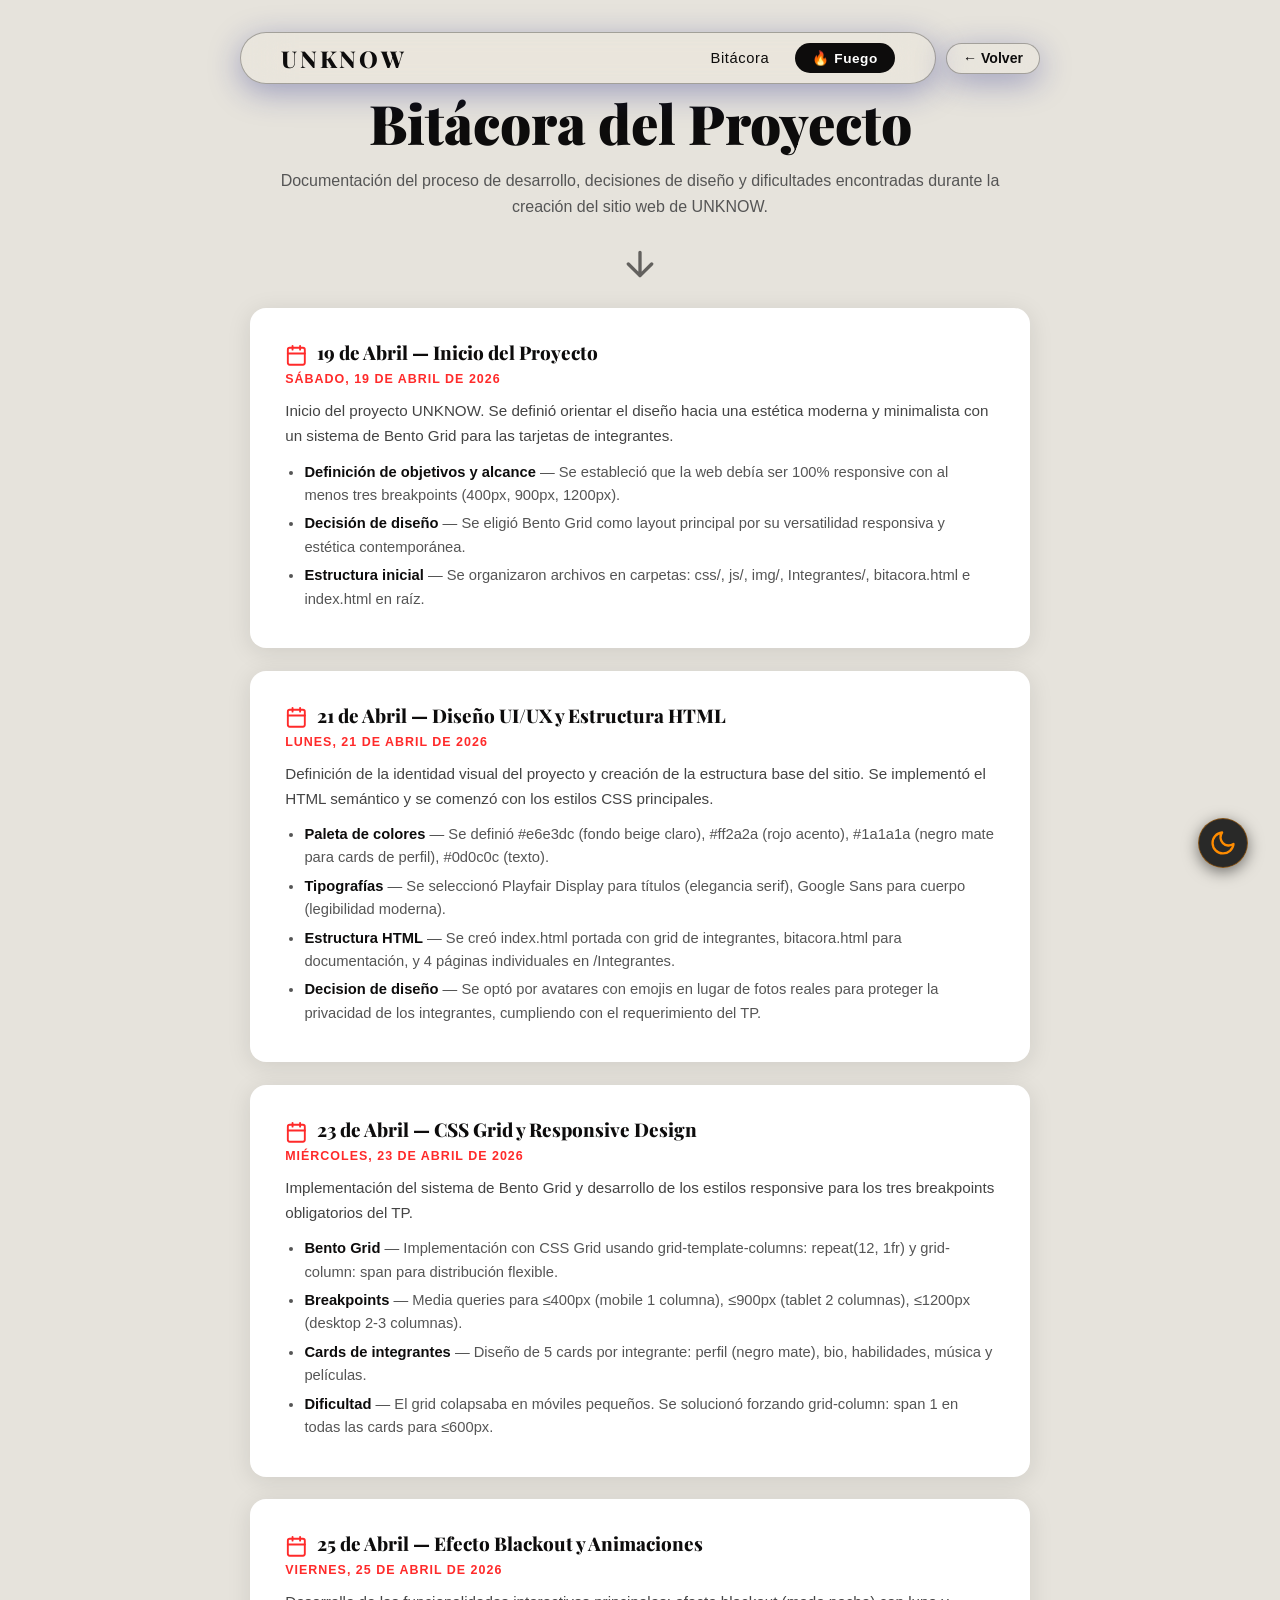
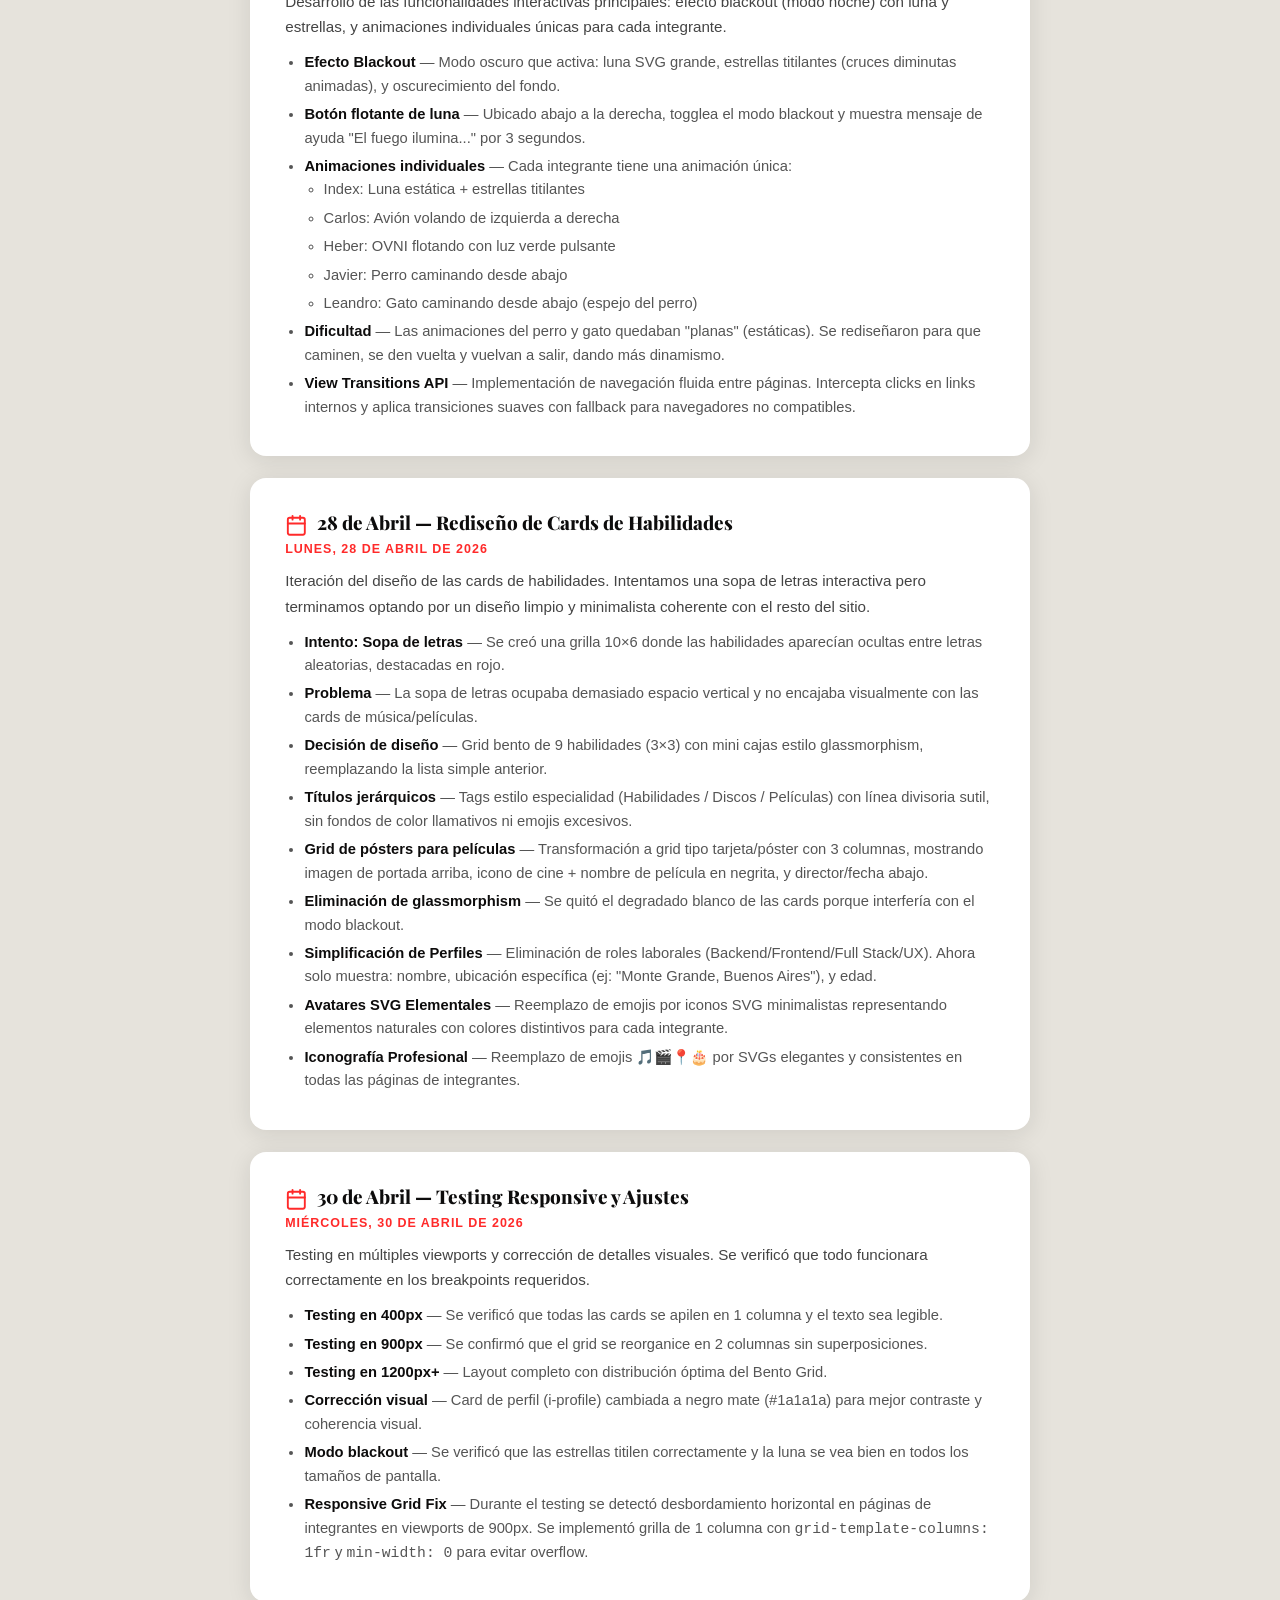
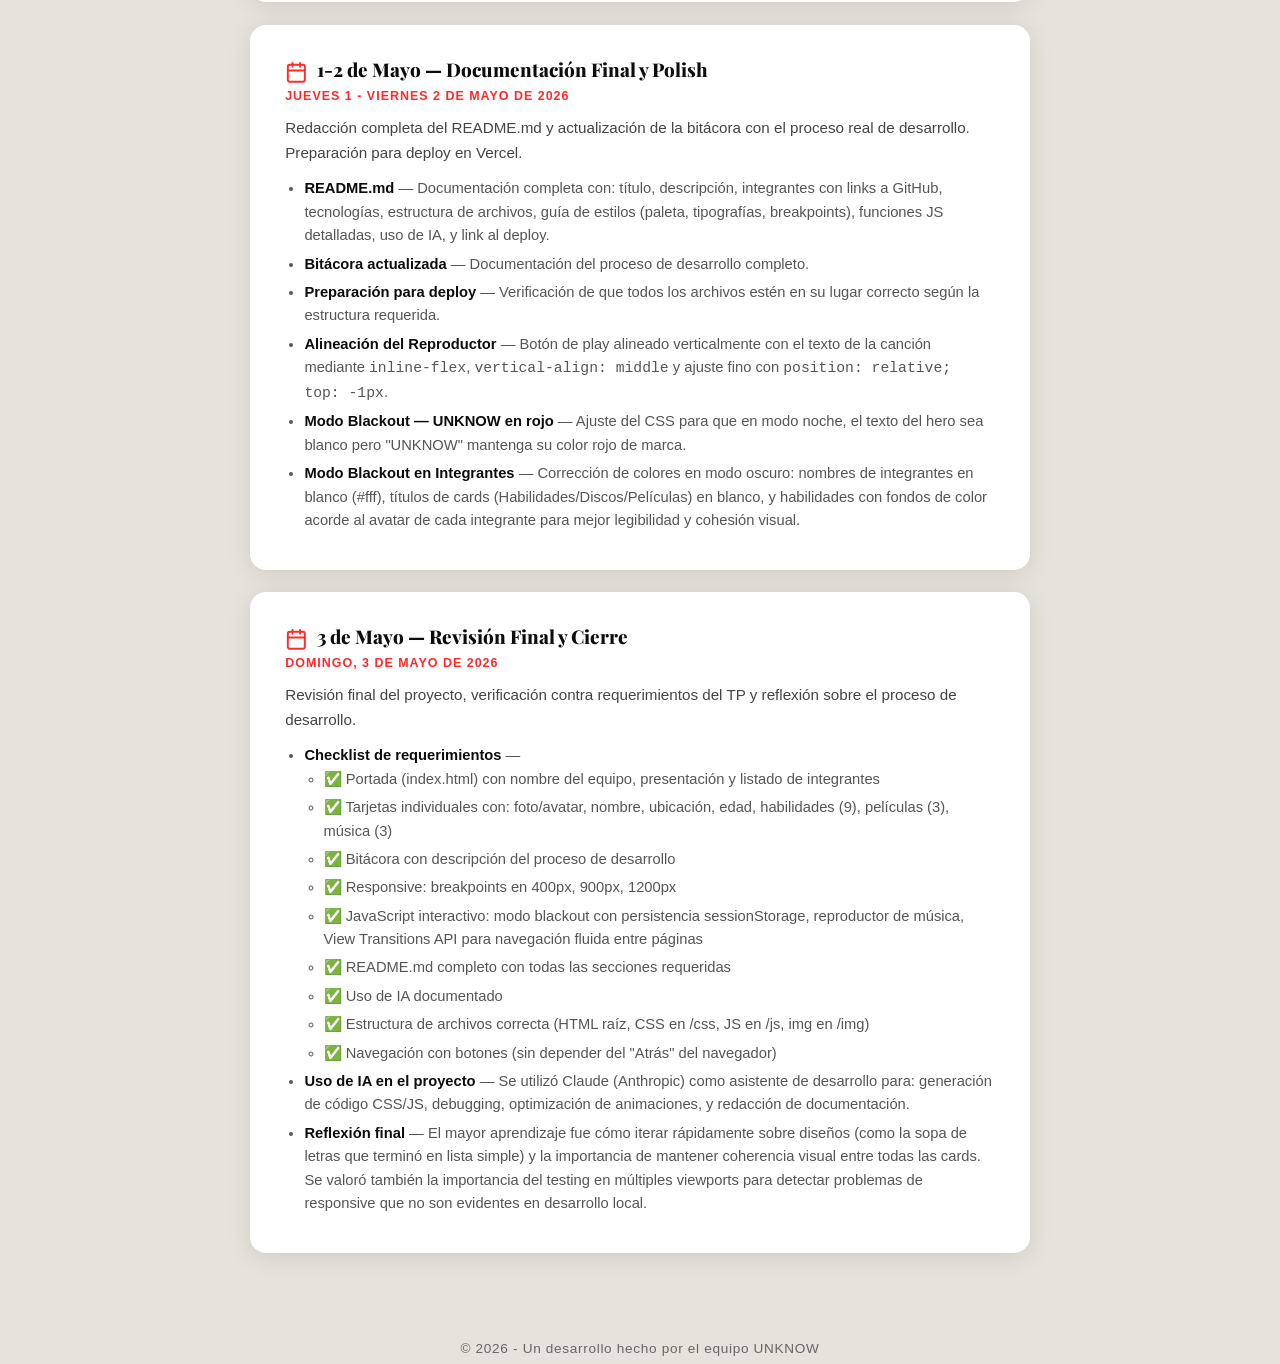
==== bitacora.html @ 5e1eeefe "first commit" ====
<!DOCTYPE html>
<html lang="es">
<head>
  <meta charset="UTF-8">
  <meta name="viewport" content="width=device-width, initial-scale=1.0">
  <link rel="preconnect" href="https://fonts.googleapis.com">
  <link rel="preconnect" href="https://fonts.gstatic.com" crossorigin>
  <link href="https://fonts.googleapis.com/css2?family=Playfair+Display:ital,wght@0,400..900;1,400..900&family=Google+Sans:wght@400;500;700&display=swap" rel="stylesheet">
  <link rel="stylesheet" href="css/style.css">
  <title>Bitácora — UNKNOW</title>
  <link rel="icon" href="data:image/svg+xml,%3Csvg xmlns='http://www.w3.org/2000/svg' viewBox='0 0 32 32'%3E%3Crect fill='%23ff2a2a' width='32' height='32' rx='6'/%3E%3Ctext x='16' y='21' text-anchor='middle' fill='white' font-size='14' font-family='system-ui,sans-serif' font-weight='800'%3EU%3C/text%3E%3C/svg%3E" type="image/svg+xml">
</head>
<body>

  <!-- Moon for blackout mode -->
  <div class="moon-svg">
    <svg viewBox="0 0 100 100" xmlns="http://www.w3.org/2000/svg">
      <defs>
        <radialGradient id="moonGradient" cx="30%" cy="30%" r="70%">
          <stop offset="0%" style="stop-color:#fff;stop-opacity:1" />
          <stop offset="50%" style="stop-color:#e6e6e6;stop-opacity:1" />
          <stop offset="100%" style="stop-color:#999;stop-opacity:1" />
        </radialGradient>
      </defs>
      <circle cx="50" cy="50" r="45" fill="url(#moonGradient)" />
      <circle cx="35" cy="40" r="8" fill="#bbb" opacity="0.5"/>
      <circle cx="60" cy="55" r="12" fill="#bbb" opacity="0.4"/>
      <circle cx="45" cy="65" r="6" fill="#bbb" opacity="0.6"/>
      <circle cx="65" cy="35" r="5" fill="#bbb" opacity="0.5"/>
    </svg>
  </div>

  <!-- Stars for blackout mode - tiny sparkles -->
  <div class="stars">
    <svg viewBox="0 0 200 200" xmlns="http://www.w3.org/2000/svg">
      <!-- Tiny cross sparkles (10x smaller) -->
      <g opacity="0.8"><animate attributeName="opacity" values="0.8;0.2;0.8" dur="2s" repeatCount="indefinite"/><path d="M20 30h-0.5v-0.5h0.5v-0.5h0.5v0.5h0.5v0.5h-0.5v0.5h-0.5z" fill="#fff"/></g>
      <g opacity="0.6"><animate attributeName="opacity" values="0.6;0.15;0.6" dur="3s" repeatCount="indefinite"/><path d="M50 15h-0.6v-0.6h0.6v-0.6h0.6v0.6h0.6v0.6h-0.6v0.6h-0.6z" fill="#fff"/></g>
      <g opacity="0.9"><animate attributeName="opacity" values="0.9;0.25;0.9" dur="2.5s" repeatCount="indefinite"/><path d="M80 40h-0.5v-0.5h0.5v-0.5h0.5v0.5h0.5v0.5h-0.5v0.5h-0.5z" fill="#fff"/></g>
      <g opacity="0.7"><animate attributeName="opacity" values="0.7;0.2;0.7" dur="4s" repeatCount="indefinite"/><path d="M120 25h-0.6v-0.6h0.6v-0.6h0.6v0.6h0.6v0.6h-0.6v0.6h-0.6z" fill="#fff"/></g>
      <g opacity="0.8"><animate attributeName="opacity" values="0.8;0.15;0.8" dur="3.5s" repeatCount="indefinite"/><path d="M160 50h-0.5v-0.5h0.5v-0.5h0.5v0.5h0.5v0.5h-0.5v0.5h-0.5z" fill="#fff"/></g>
      <g opacity="0.9"><animate attributeName="opacity" values="0.9;0.3;0.9" dur="2.8s" repeatCount="indefinite"/><path d="M180 20h-0.4v-0.4h0.4v-0.4h0.4v0.4h0.4v0.4h-0.4v0.4h-0.4z" fill="#fff"/></g>
      <g opacity="0.6"><animate attributeName="opacity" values="0.6;0.15;0.6" dur="3.2s" repeatCount="indefinite"/><path d="M30 80h-0.5v-0.5h0.5v-0.5h0.5v0.5h0.5v0.5h-0.5v0.5h-0.5z" fill="#fff"/></g>
      <g opacity="0.8"><animate attributeName="opacity" values="0.8;0.2;0.8" dur="2.3s" repeatCount="indefinite"/><path d="M70 70h-0.6v-0.6h0.6v-0.6h0.6v0.6h0.6v0.6h-0.6v0.6h-0.6z" fill="#fff"/></g>
      <g opacity="0.7"><animate attributeName="opacity" values="0.7;0.18;0.7" dur="3.8s" repeatCount="indefinite"/><path d="M140 80h-0.5v-0.5h0.5v-0.5h0.5v0.5h0.5v0.5h-0.5v0.5h-0.5z" fill="#fff"/></g>
      <g opacity="0.9"><animate attributeName="opacity" values="0.9;0.25;0.9" dur="2.6s" repeatCount="indefinite"/><path d="M170 100h-0.5v-0.5h0.5v-0.5h0.5v0.5h0.5v0.5h-0.5v0.5h-0.5z" fill="#fff"/></g>
      <!-- Extra tiny sparkles -->
      <g opacity="0.7"><animate attributeName="opacity" values="0.7;0.1;0.7" dur="2.2s" repeatCount="indefinite"/><path d="M45 45h-0.3v-0.3h0.3v-0.3h0.3v0.3h0.3v0.3h-0.3v0.3h-0.3z" fill="#fff"/></g>
      <g opacity="0.8"><animate attributeName="opacity" values="0.8;0.2;0.8" dur="3.5s" repeatCount="indefinite"/><path d="M95 25h-0.4v-0.4h0.4v-0.4h0.4v0.4h0.4v0.4h-0.4v0.4h-0.4z" fill="#fff"/></g>
      <g opacity="0.6"><animate attributeName="opacity" values="0.6;0.1;0.6" dur="2.7s" repeatCount="indefinite"/><path d="M145 35h-0.3v-0.3h0.3v-0.3h0.3v0.3h0.3v0.3h-0.3v0.3h-0.3z" fill="#fff"/></g>
      <g opacity="0.9"><animate attributeName="opacity" values="0.9;0.3;0.9" dur="3.1s" repeatCount="indefinite"/><path d="M190 60h-0.4v-0.4h0.4v-0.4h0.4v0.4h0.4v0.4h-0.4v0.4h-0.4z" fill="#fff"/></g>
      <g opacity="0.7"><animate attributeName="opacity" values="0.7;0.15;0.7" dur="2.4s" repeatCount="indefinite"/><path d="M10 90h-0.3v-0.3h0.3v-0.3h0.3v0.3h0.3v0.3h-0.3v0.3h-0.3z" fill="#fff"/></g>
    </svg>
  </div>

  <!-- Floating Moon Button -->
  <button class="moon-btn-fixed" id="moonBtn" aria-label="Luna">
    <svg viewBox="0 0 24 24" fill="none" xmlns="http://www.w3.org/2000/svg">
      <path d="M21 12.79A9 9 0 1 1 11.21 3 7 7 0 0 0 21 12.79z" stroke="#ff8c00" stroke-width="2" stroke-linecap="round" stroke-linejoin="round" fill="none"/>
    </svg>
  </button>
  <div class="moon-hint" id="moonHint">🌙 Modo noche activado. 🔥 El fuego ilumina...</div>

  <!-- Torch/Fire SVG -->
  <div class="fire-svg">
    <svg viewBox="0 0 100 100" xmlns="http://www.w3.org/2000/svg">
      <defs>
        <linearGradient id="fireGradient1" x1="0%" y1="100%" x2="0%" y2="0%">
          <stop offset="0%" style="stop-color:#ff2a2a;stop-opacity:1" />
          <stop offset="50%" style="stop-color:#ff8c00;stop-opacity:1" />
          <stop offset="100%" style="stop-color:#ffd700;stop-opacity:1" />
        </linearGradient>
        <linearGradient id="fireGradient2" x1="0%" y1="100%" x2="0%" y2="0%">
          <stop offset="0%" style="stop-color:#ff4500;stop-opacity:1" />
          <stop offset="60%" style="stop-color:#ffa500;stop-opacity:1" />
          <stop offset="100%" style="stop-color:#ffff00;stop-opacity:1" />
        </linearGradient>
      </defs>
      <path d="M50 95 Q30 70 25 50 Q20 30 35 20 Q40 10 50 5 Q60 10 65 20 Q80 30 75 50 Q70 70 50 95" fill="url(#fireGradient1)" opacity="0.9"/>
      <path d="M50 90 Q38 72 35 55 Q32 40 42 32 Q45 25 50 15 Q55 25 58 32 Q68 40 65 55 Q62 72 50 90" fill="url(#fireGradient2)" opacity="0.85"/>
      <path d="M50 85 Q42 70 40 58 Q38 48 45 42 Q48 38 50 30 Q52 38 55 42 Q62 48 60 58 Q58 70 50 85" fill="#ffff99" opacity="0.9"/>
      <ellipse cx="50" cy="75" rx="8" ry="12" fill="#ffffff" opacity="0.8"/>
    </svg>
  </div>

  <div class="header-row">
    <header>
      <a href="./index.html" class="header-title">UNKNOW</a>
      <nav>
        <a href="./bitacora.html">Bitácora</a>
        <button id="fireEffect" class="fire-btn">🔥 Fuego</button>
      </nav>
    </header>
    <a href="./index.html" class="back-island">← Volver</a>
  </div>

  <section class="hero interior">
    <h1>Bitácora del Proyecto</h1>
    <p>Documentación del proceso de desarrollo, decisiones de diseño y dificultades encontradas durante la creación del sitio web de UNKNOW.</p>
    <svg class="scroll-arrow" width="40" height="40" viewBox="0 0 24 24" fill="none" stroke="currentColor" stroke-width="2" stroke-linecap="round" stroke-linejoin="round">
      <path d="M12 5v14M19 12l-7 7-7-7"/>
    </svg>
  </section>

  <section class="bitacora-content">

    <div class="timeline-item">
      <h2><span class="timeline-icon"><svg viewBox="0 0 24 24"><rect x="3" y="4" width="18" height="18" rx="2" ry="2"></rect><line x1="16" y1="2" x2="16" y2="6"></line><line x1="8" y1="2" x2="8" y2="6"></line><line x1="3" y1="10" x2="21" y2="10"></line></svg></span> 19 de Abril — Inicio del Proyecto</h2>
      <div class="fecha">Sábado, 19 de Abril de 2026</div>
      <p>Inicio del proyecto UNKNOW. Se definió orientar el diseño hacia una estética moderna y minimalista con un sistema de Bento Grid para las tarjetas de integrantes.</p>
      <ul>
        <li><strong>Definición de objetivos y alcance</strong> — Se estableció que la web debía ser 100% responsive con al menos tres breakpoints (400px, 900px, 1200px).</li>
        <li><strong>Decisión de diseño</strong> — Se eligió Bento Grid como layout principal por su versatilidad responsiva y estética contemporánea.</li>
        <li><strong>Estructura inicial</strong> — Se organizaron archivos en carpetas: css/, js/, img/, Integrantes/, bitacora.html e index.html en raíz.</li>
      </ul>
    </div>

    <div class="timeline-item">
      <h2><span class="timeline-icon"><svg viewBox="0 0 24 24"><rect x="3" y="4" width="18" height="18" rx="2" ry="2"></rect><line x1="16" y1="2" x2="16" y2="6"></line><line x1="8" y1="2" x2="8" y2="6"></line><line x1="3" y1="10" x2="21" y2="10"></line></svg></span> 21 de Abril — Diseño UI/UX y Estructura HTML</h2>
      <div class="fecha">Lunes, 21 de Abril de 2026</div>
      <p>Definición de la identidad visual del proyecto y creación de la estructura base del sitio. Se implementó el HTML semántico y se comenzó con los estilos CSS principales.</p>
      <ul>
        <li><strong>Paleta de colores</strong> — Se definió #e6e3dc (fondo beige claro), #ff2a2a (rojo acento), #1a1a1a (negro mate para cards de perfil), #0d0c0c (texto).</li>
        <li><strong>Tipografías</strong> — Se seleccionó Playfair Display para títulos (elegancia serif), Google Sans para cuerpo (legibilidad moderna).</li>
        <li><strong>Estructura HTML</strong> — Se creó index.html portada con grid de integrantes, bitacora.html para documentación, y 4 páginas individuales en /Integrantes.</li>
        <li><strong>Decision de diseño</strong> — Se optó por avatares con emojis en lugar de fotos reales para proteger la privacidad de los integrantes, cumpliendo con el requerimiento del TP.</li>
      </ul>
    </div>

    <div class="timeline-item">
      <h2><span class="timeline-icon"><svg viewBox="0 0 24 24"><rect x="3" y="4" width="18" height="18" rx="2" ry="2"></rect><line x1="16" y1="2" x2="16" y2="6"></line><line x1="8" y1="2" x2="8" y2="6"></line><line x1="3" y1="10" x2="21" y2="10"></line></svg></span> 23 de Abril — CSS Grid y Responsive Design</h2>
      <div class="fecha">Miércoles, 23 de Abril de 2026</div>
      <p>Implementación del sistema de Bento Grid y desarrollo de los estilos responsive para los tres breakpoints obligatorios del TP.</p>
      <ul>
        <li><strong>Bento Grid</strong> — Implementación con CSS Grid usando grid-template-columns: repeat(12, 1fr) y grid-column: span para distribución flexible.</li>
        <li><strong>Breakpoints</strong> — Media queries para ≤400px (mobile 1 columna), ≤900px (tablet 2 columnas), ≤1200px (desktop 2-3 columnas).</li>
        <li><strong>Cards de integrantes</strong> — Diseño de 5 cards por integrante: perfil (negro mate), bio, habilidades, música y películas.</li>
        <li><strong>Dificultad</strong> — El grid colapsaba en móviles pequeños. Se solucionó forzando grid-column: span 1 en todas las cards para ≤600px.</li>
      </ul>
    </div>

    <div class="timeline-item">
      <h2><span class="timeline-icon"><svg viewBox="0 0 24 24"><rect x="3" y="4" width="18" height="18" rx="2" ry="2"></rect><line x1="16" y1="2" x2="16" y2="6"></line><line x1="8" y1="2" x2="8" y2="6"></line><line x1="3" y1="10" x2="21" y2="10"></line></svg></span> 25 de Abril — Efecto Blackout y Animaciones</h2>
      <div class="fecha">Viernes, 25 de Abril de 2026</div>
      <p>Desarrollo de las funcionalidades interactivas principales: efecto blackout (modo noche) con luna y estrellas, y animaciones individuales únicas para cada integrante.</p>
      <ul>
        <li><strong>Efecto Blackout</strong> — Modo oscuro que activa: luna SVG grande, estrellas titilantes (cruces diminutas animadas), y oscurecimiento del fondo.</li>
        <li><strong>Botón flotante de luna</strong> — Ubicado abajo a la derecha, togglea el modo blackout y muestra mensaje de ayuda "El fuego ilumina..." por 3 segundos.</li>
        <li><strong>Animaciones individuales</strong> — Cada integrante tiene una animación única:
          <ul>
            <li>Index: Luna estática + estrellas titilantes</li>
            <li>Carlos: Avión volando de izquierda a derecha</li>
            <li>Heber: OVNI flotando con luz verde pulsante</li>
            <li>Javier: Perro caminando desde abajo</li>
            <li>Leandro: Gato caminando desde abajo (espejo del perro)</li>
          </ul>
        </li>
        <li><strong>Dificultad</strong> — Las animaciones del perro y gato quedaban "planas" (estáticas). Se rediseñaron para que caminen, se den vuelta y vuelvan a salir, dando más dinamismo.</li>
        <li><strong>View Transitions API</strong> — Implementación de navegación fluida entre páginas. Intercepta clicks en links internos y aplica transiciones suaves con fallback para navegadores no compatibles.</li>
      </ul>
    </div>

    <div class="timeline-item">
      <h2><span class="timeline-icon"><svg viewBox="0 0 24 24"><rect x="3" y="4" width="18" height="18" rx="2" ry="2"></rect><line x1="16" y1="2" x2="16" y2="6"></line><line x1="8" y1="2" x2="8" y2="6"></line><line x1="3" y1="10" x2="21" y2="10"></line></svg></span> 28 de Abril — Rediseño de Cards de Habilidades</h2>
      <div class="fecha">Lunes, 28 de Abril de 2026</div>
      <p>Iteración del diseño de las cards de habilidades. Intentamos una sopa de letras interactiva pero terminamos optando por un diseño limpio y minimalista coherente con el resto del sitio.</p>
      <ul>
        <li><strong>Intento: Sopa de letras</strong> — Se creó una grilla 10×6 donde las habilidades aparecían ocultas entre letras aleatorias, destacadas en rojo.</li>
        <li><strong>Problema</strong> — La sopa de letras ocupaba demasiado espacio vertical y no encajaba visualmente con las cards de música/películas.</li>
        <li><strong>Decisión de diseño</strong> — Grid bento de 9 habilidades (3×3) con mini cajas estilo glassmorphism, reemplazando la lista simple anterior.</li>
        <li><strong>Títulos jerárquicos</strong> — Tags estilo especialidad (Habilidades / Discos / Películas) con línea divisoria sutil, sin fondos de color llamativos ni emojis excesivos.</li>
        <li><strong>Grid de pósters para películas</strong> — Transformación a grid tipo tarjeta/póster con 3 columnas, mostrando imagen de portada arriba, icono de cine + nombre de película en negrita, y director/fecha abajo.</li>
        <li><strong>Eliminación de glassmorphism</strong> — Se quitó el degradado blanco de las cards porque interfería con el modo blackout.</li>
        <li><strong>Simplificación de Perfiles</strong> — Eliminación de roles laborales (Backend/Frontend/Full Stack/UX). Ahora solo muestra: nombre, ubicación específica (ej: "Monte Grande, Buenos Aires"), y edad.</li>
        <li><strong>Avatares SVG Elementales</strong> — Reemplazo de emojis por iconos SVG minimalistas representando elementos naturales con colores distintivos para cada integrante.</li>
        <li><strong>Iconografía Profesional</strong> — Reemplazo de emojis 🎵🎬📍🎂 por SVGs elegantes y consistentes en todas las páginas de integrantes.</li>
      </ul>
    </div>

    <div class="timeline-item">
      <h2><span class="timeline-icon"><svg viewBox="0 0 24 24"><rect x="3" y="4" width="18" height="18" rx="2" ry="2"></rect><line x1="16" y1="2" x2="16" y2="6"></line><line x1="8" y1="2" x2="8" y2="6"></line><line x1="3" y1="10" x2="21" y2="10"></line></svg></span> 30 de Abril — Testing Responsive y Ajustes</h2>
      <div class="fecha">Miércoles, 30 de Abril de 2026</div>
      <p>Testing en múltiples viewports y corrección de detalles visuales. Se verificó que todo funcionara correctamente en los breakpoints requeridos.</p>
      <ul>
        <li><strong>Testing en 400px</strong> — Se verificó que todas las cards se apilen en 1 columna y el texto sea legible.</li>
        <li><strong>Testing en 900px</strong> — Se confirmó que el grid se reorganice en 2 columnas sin superposiciones.</li>
        <li><strong>Testing en 1200px+</strong> — Layout completo con distribución óptima del Bento Grid.</li>
        <li><strong>Corrección visual</strong> — Card de perfil (i-profile) cambiada a negro mate (#1a1a1a) para mejor contraste y coherencia visual.</li>
        <li><strong>Modo blackout</strong> — Se verificó que las estrellas titilen correctamente y la luna se vea bien en todos los tamaños de pantalla.</li>
        <li><strong>Responsive Grid Fix</strong> — Durante el testing se detectó desbordamiento horizontal en páginas de integrantes en viewports de 900px. Se implementó grilla de 1 columna con <code>grid-template-columns: 1fr</code> y <code>min-width: 0</code> para evitar overflow.</li>
      </ul>
    </div>

    <div class="timeline-item">
      <h2><span class="timeline-icon"><svg viewBox="0 0 24 24"><rect x="3" y="4" width="18" height="18" rx="2" ry="2"></rect><line x1="16" y1="2" x2="16" y2="6"></line><line x1="8" y1="2" x2="8" y2="6"></line><line x1="3" y1="10" x2="21" y2="10"></line></svg></span> 1-2 de Mayo — Documentación Final y Polish</h2>
      <div class="fecha">Jueves 1 - Viernes 2 de Mayo de 2026</div>
      <p>Redacción completa del README.md y actualización de la bitácora con el proceso real de desarrollo. Preparación para deploy en Vercel.</p>
      <ul>
        <li><strong>README.md</strong> — Documentación completa con: título, descripción, integrantes con links a GitHub, tecnologías, estructura de archivos, guía de estilos (paleta, tipografías, breakpoints), funciones JS detalladas, uso de IA, y link al deploy.</li>
        <li><strong>Bitácora actualizada</strong> — Documentación del proceso de desarrollo completo.</li>
        <li><strong>Preparación para deploy</strong> — Verificación de que todos los archivos estén en su lugar correcto según la estructura requerida.</li>
        <li><strong>Alineación del Reproductor</strong> — Botón de play alineado verticalmente con el texto de la canción mediante <code>inline-flex</code>, <code>vertical-align: middle</code> y ajuste fino con <code>position: relative; top: -1px</code>.</li>
        <li><strong>Modo Blackout — UNKNOW en rojo</strong> — Ajuste del CSS para que en modo noche, el texto del hero sea blanco pero "UNKNOW" mantenga su color rojo de marca.</li>
        <li><strong>Modo Blackout en Integrantes</strong> — Corrección de colores en modo oscuro: nombres de integrantes en blanco (#fff), títulos de cards (Habilidades/Discos/Películas) en blanco, y habilidades con fondos de color acorde al avatar de cada integrante para mejor legibilidad y cohesión visual.</li>
      </ul>
    </div>

    <div class="timeline-item">
      <h2><span class="timeline-icon"><svg viewBox="0 0 24 24"><rect x="3" y="4" width="18" height="18" rx="2" ry="2"></rect><line x1="16" y1="2" x2="16" y2="6"></line><line x1="8" y1="2" x2="8" y2="6"></line><line x1="3" y1="10" x2="21" y2="10"></line></svg></span> 3 de Mayo — Revisión Final y Cierre</h2>
      <div class="fecha">Domingo, 3 de Mayo de 2026</div>
      <p>Revisión final del proyecto, verificación contra requerimientos del TP y reflexión sobre el proceso de desarrollo.</p>
      <ul>
        <li><strong>Checklist de requerimientos</strong> —
          <ul>
            <li>✅ Portada (index.html) con nombre del equipo, presentación y listado de integrantes</li>
            <li>✅ Tarjetas individuales con: foto/avatar, nombre, ubicación, edad, habilidades (9), películas (3), música (3)</li>
            <li>✅ Bitácora con descripción del proceso de desarrollo</li>
            <li>✅ Responsive: breakpoints en 400px, 900px, 1200px</li>
            <li>✅ JavaScript interactivo: modo blackout con persistencia sessionStorage, reproductor de música, View Transitions API para navegación fluida entre páginas</li>
            <li>✅ README.md completo con todas las secciones requeridas</li>
            <li>✅ Uso de IA documentado</li>
            <li>✅ Estructura de archivos correcta (HTML raíz, CSS en /css, JS en /js, img en /img)</li>
            <li>✅ Navegación con botones (sin depender del "Atrás" del navegador)</li>
          </ul>
        </li>
        <li><strong>Uso de IA en el proyecto</strong> — Se utilizó Claude (Anthropic) como asistente de desarrollo para: generación de código CSS/JS, debugging, optimización de animaciones, y redacción de documentación.</li>
        <li><strong>Reflexión final</strong> — El mayor aprendizaje fue cómo iterar rápidamente sobre diseños (como la sopa de letras que terminó en lista simple) y la importancia de mantener coherencia visual entre todas las cards. Se valoró también la importancia del testing en múltiples viewports para detectar problemas de responsive que no son evidentes en desarrollo local.</li>
      </ul>
    </div>

  </section>

  <footer>
    <p>© 2026 - Un desarrollo hecho por el equipo UNKNOW</p>
  </footer>

  <script src="js/script.js"></script>
</body>
</html>
---- css/style.css ----
/* ============================================
   UNKNOW — Style Sheet
   Paleta: #e6e3dc (fondo), #ff2a2a (acento), #0d0c0c (texto), #ffffff (cards)
   Tipografías: Playfair Display (títulos), Google Sans (cuerpo)
   ============================================ */

/* === RESET & BASE === */
*,
*::before,
*::after {
  box-sizing: border-box;
  margin: 0;
  padding: 0;
}

:root {
  --bg: #e6e3dc;
  --red: #ff2a2a;
  --dark: #0d0c0c;
  --light: #e6dede;
  --white: #ffffff;
  --card-shadow: 0 4px 24px rgba(13, 12, 12, .10);
  --radius: 16px;
}

html {
  overflow-x: hidden;
}

/* === View Transitions === */
@view-transition {
  navigation: auto;
}

::view-transition-old(root),
::view-transition-new(root) {
  animation-duration: 0.5s;
  animation-timing-function: cubic-bezier(0.4, 0, 0.2, 1);
}

::view-transition-old(root) {
  animation-name: fade-out;
}

::view-transition-new(root) {
  animation-name: fade-in;
}

::view-transition-old(*),
::view-transition-new(*) {
  animation-duration: 0.7s;
}

@keyframes fade-out {
  from { opacity: 1; transform: scale(1); }
  to { opacity: 0; transform: scale(0.98); }
}

@keyframes fade-in {
  from { opacity: 0; transform: scale(1.02); }
  to { opacity: 1; transform: scale(1); }
}

body {
  font-family: 'Google Sans', 'Segoe UI', sans-serif;
  background: var(--bg);
  color: var(--dark);
  min-height: 100vh;
  overflow-x: hidden;
}

/* === HEADER ROW === */
.header-row {
  position: fixed;
  top: 2rem;
  left: 50%;
  transform: translateX(-50%);
  z-index: 100;
  display: flex;
  align-items: center;
  gap: .6rem;
  width: 90%;
  max-width: 800px;
}

/* === HEADER / NAV === */
header {
  display: flex;
  justify-content: space-between;
  align-items: center;
  padding: 0.6rem 2.5rem;
  background: rgba(255, 255, 255, 0.1);
  backdrop-filter: blur(25px) saturate(180%);
  border: 1px solid rgba(0, 0, 0, 0.3);
  box-shadow: 0 8px 32px rgba(31, 38, 135, 0.37);
  border-radius: 40px;
  flex: 1;
}


header span,
.header-title {
  font-family: 'Playfair Display', serif;
  font-size: 1.45rem;
  font-weight: 800;
  letter-spacing: .12em;
  color: var(--dark);
  text-transform: uppercase;
  text-decoration: none;
}

.header-title:hover {
  color: var(--red);
  transition: color .2s;
}

nav {
  display: flex;
  align-items: center;
  gap: 1.6rem;
}

nav a {
  text-decoration: none;
  color: var(--dark);
  font-size: .92rem;
  font-weight: 500;
  letter-spacing: .04em;
  transition: color .2s;
}

nav a:hover {
  color: var(--red);
}

/* === FIRE BUTTON === */
.fire-btn {
  background: var(--dark);
  color: var(--white);
  border: none;
  padding: .45rem 1.1rem;
  border-radius: 40px;
  font-size: .85rem;
  font-weight: 600;
  cursor: pointer;
  letter-spacing: .04em;
  transition: background .2s, transform .15s;
}

.fire-btn:hover {
  background: var(--red);
}

.fire-btn.active {
  background: var(--red);
}

/* === HERO (portada) === */
.hero {
  display: flex;
  flex-direction: column;
  justify-content: flex-start;
  align-items: center;
  padding: 4rem 2rem 1.5rem;
  max-width: 1200px;
  margin: 0 auto;
  box-sizing: border-box;
}

/* Portada: ocupa al menos el alto útil de la ventana (header fijo + scroll natural) */
.hero:not(.interior) {
  min-height: 100vh;
  min-height: 100dvh;
  min-height: 100svh;
  padding-top: max(5.5rem, calc(env(safe-area-inset-top, 0px) + 4.75rem));
  padding-bottom: 1.5rem;
}

.hero.interior {
  height: auto;
  min-height: 0;
}

.hero h1 {
  font-family: 'Playfair Display', serif;
  font-size: clamp(1.8rem, 5vw, 3.5rem);
  font-weight: 900;
  line-height: 1.08;
  margin-top: 0;
  margin-bottom: 1rem;
  padding: 0.35rem 0;
  color: var(--dark);
}

.hero h1 span {
  color: var(--red);
}

/* === BENTO GRID — portada (integrantes, 2×2) === */
.bento-grid {
  display: grid;
  grid-template-columns: repeat(2, minmax(0, 1fr));
  gap: 0.75rem;
  margin-top: 0.5rem;
}

.bento-card {
  display: flex;
  align-items: center;
  justify-content: flex-start;
  gap: 0.35rem;
  background: rgba(255, 255, 255, 0.1);
  backdrop-filter: blur(25px) saturate(180%);
  border: 1px solid rgba(0, 0, 0, 0.3);
  border-radius: 28px;
  box-shadow: 0 8px 32px rgba(31, 38, 135, 0.37);
  padding: 0.55rem 0.6rem;
  text-decoration: none;
  color: var(--dark);
  transition: color .2s, box-shadow .2s, background .2s;
  min-height: 2.35rem;
  height: auto;
}

.bento-card:hover {
  color: var(--red);
  background: rgba(255, 255, 255, 0.25);
  box-shadow: 0 6px 20px rgba(31, 38, 135, 0.35);
}

.bento-card .member-role {
  font-size: .75rem;
  font-weight: 700;
  letter-spacing: .1em;
  text-transform: uppercase;
  color: var(--red);
}

.bento-card .member-name {
  font-family: 'Playfair Display', serif;
  font-size: clamp(0.72rem, 2.1vw, 0.88rem);
  font-weight: 600;
  line-height: 1.2;
  color: var(--dark);
}

.bento-card .member-location {
  font-size: .82rem;
  color: #666;
}

.bento-card .member-arrow {
  order: -1; /* Move arrow to the left */
  font-size: 0.95rem;
  flex-shrink: 0;
  color: var(--red);
}

/* === INTRO TEXT === */
.intro-text {
  max-width: 680px;
  font-size: 1.05rem;
  line-height: 1.7;
  color: #444;
  margin-bottom: 1.5rem;
}

/* Center align all text */
body, .hero, .bitacora-content, .timeline-item {
  text-align: center;
}

/* Style for integrantes title */
.integrantes-title {
  font-family: 'Playfair Display', serif;
  font-size: 1.8rem;
  font-weight: 700;
  color: var(--dark);
  margin: 1rem 0 0.65rem;
  text-align: center;
}

/* ============================================
   HERO (bitácora / páginas interiores)
   ============================================ */
section.hero.interior {
  padding: 2rem 2.5rem 1.5rem;
  padding-top: max(5.5rem, calc(env(safe-area-inset-top, 0px) + 4.25rem));
  max-width: 860px;
  margin: 0 auto;
  text-align: center;
}

section.hero.interior h1 {
  font-family: 'Playfair Display', serif;
  font-size: clamp(2rem, 5vw, 3.4rem);
  font-weight: 900;
  margin-bottom: .6rem;
}

section.hero.interior p {
  font-size: 1rem;
  line-height: 1.65;
  color: #555;
}

section.hero.interior .scroll-arrow {
  margin-top: 1.5rem;
  color: var(--dark);
  opacity: 0.6;
  animation: bounceArrow 1.5s ease-in-out infinite;
}

@keyframes bounceArrow {
  0%, 100% {
    transform: translateY(0);
    opacity: 0.6;
  }
  50% {
    transform: translateY(8px);
    opacity: 1;
  }
}

/* ============================================
   BITÁCORA TIMELINE
   ============================================ */
.bitacora-content {
  max-width: 860px;
  margin: 0 auto;
  padding: 0 2.5rem 5rem;
  display: flex;
  flex-direction: column;
  gap: 1.4rem;
  align-items: flex-start;
}

.timeline-item {
  background: var(--white);
  border-radius: var(--radius);
  box-shadow: var(--card-shadow);
  padding: 2rem 2.2rem;
  position: relative;
  text-align: left;
}

.timeline-item h2 {
  font-family: 'Playfair Display', serif;
  font-size: 1.18rem;
  font-weight: 800;
  margin-bottom: .35rem;
  color: var(--dark);
}

.timeline-item .fecha {
  font-size: .78rem;
  font-weight: 700;
  letter-spacing: .08em;
  text-transform: uppercase;
  color: var(--red);
  margin-bottom: .75rem;
}

.timeline-item p {
  font-size: .95rem;
  line-height: 1.65;
  color: #444;
  margin-bottom: .75rem;
}

.timeline-item ul {
  padding-left: 1.2rem;
}

.timeline-item li {
  font-size: .92rem;
  line-height: 1.6;
  color: #555;
  margin-bottom: .3rem;
}

.timeline-item li strong {
  color: var(--dark);
}

/* ============================================
   INTEGRANTE — BENTO GRID CARDS
   ============================================ */
.integrante-wrapper {
  max-width: 1080px;
  margin: 0 auto;
  padding: 2rem 2.5rem 5rem;
  overflow-x: hidden;
}

.grid-container {
  position: relative;
  overflow-x: hidden;
}

.integrante-bento {
  display: grid;
  grid-template-columns: repeat(12, 1fr);
  grid-auto-rows: auto;
  gap: 1.1rem;
  margin-top: 100px;
}

/* Card base */
.i-card {
  background: var(--white);
  border-radius: var(--radius);
  box-shadow: var(--card-shadow);
  padding: 1.2rem;
  display: flex;
  flex-direction: column;
  gap: .4rem;
  align-items: flex-start;
}

.i-card h3 {
  font-family: 'Playfair Display', serif;
  font-size: 1.05rem;
  font-weight: 800;
  color: var(--red);
  text-transform: uppercase;
  letter-spacing: .06em;
  font-size: .72rem;
  margin-bottom: .2rem;
}

/* === Profile card (col 1–5) === */
.i-profile {
  grid-column: span 5;
  background: #1a1a1a;
  color: var(--white);
  align-items: flex-start;
  text-align: left;
  padding: 1.5rem;
}

.i-profile .avatar {
  width: 110px;
  height: 110px;
  border-radius: 50%;
  background: #333;
  margin-bottom: 1rem;
  object-fit: cover;
  border: 3px solid var(--red);
  font-size: 3rem;
  display: flex;
  align-items: center;
  justify-content: center;
}

.i-profile .avatar-emoji {
  font-size: 3.2rem;
  line-height: 1;
}

/* Pokemon Type Avatar SVGs */
.avatar svg {
  width: 60%;
  height: 60%;
}

.avatar-fire svg {
  filter: drop-shadow(0 0 8px rgba(255, 107, 53, 0.4));
}

.avatar-water svg {
  filter: drop-shadow(0 0 8px rgba(74, 144, 217, 0.4));
}

.avatar-electric svg {
  filter: drop-shadow(0 0 8px rgba(244, 208, 63, 0.4));
}

.avatar-grass svg {
  filter: drop-shadow(0 0 8px rgba(124, 179, 66, 0.4));
}

.i-profile .member-full-name {
  font-family: 'Playfair Display', serif;
  font-size: 1.4rem;
  font-weight: 800;
  letter-spacing: -.02em;
  color: var(--white);
  line-height: 1.2;
  margin-bottom: 0.3rem;
}

.i-profile .member-role-tag {
  font-size: .75rem;
  font-weight: 700;
  letter-spacing: .1em;
  text-transform: uppercase;
  color: var(--red);
  margin-top: .3rem;
}

.i-profile .meta-row {
  display: flex;
  gap: 0.8rem;
  justify-content: flex-start;
  font-size: .78rem;
  color: var(--light);
}

.i-profile .meta-row span {
  display: flex;
  align-items: center;
  gap: .3rem;
}

/* Botón de modo noche dentro del perfil - minimalista */
.i-profile .blackout-toggle {
  margin-top: 0.6rem;
  background: transparent;
  border: 1px solid rgba(255, 215, 0, 0.5);
  border-radius: 20px;
  padding: 0.4rem 1rem;
  font-size: 0.75rem;
  cursor: pointer;
  transition: all 0.3s ease;
  display: flex;
  align-items: center;
  justify-content: center;
  min-width: auto;
  height: auto;
}

.i-profile .blackout-toggle:hover {
  border-color: #ffd700;
  background: rgba(255, 215, 0, 0.1);
  transform: scale(1.05);
}

/* === Sobre mí === */
.i-bio {
  grid-column: span 7;
}

.i-bio p {
  font-size: .95rem;
  line-height: 1.7;
  color: #444;
  text-align: center;
}

/* Películas, música y habilidades: centrado (perfil sin tocar) */
.i-bio,
.i-skills,
.i-movies {
  align-items: center;
  text-align: center;
}

.i-bio > .card-tag,
.i-skills > .card-tag,
.i-movies > .card-tag {
  width: 100%;
}

.i-bio > .skills-bento,
.i-bio > .skills-list,
.i-skills > .movies-grid,
.i-movies > .movies-grid,
.i-skills > .music-tagline {
  width: 100%;
  align-self: stretch;
}

.i-bio .skills-list li {
  text-align: center;
}

/* === Habilidades (full width) === */
.i-skills {
  grid-column: span 6;
}

.skills-grid {
  display: flex;
  flex-wrap: wrap;
  gap: .5rem;
  margin-top: .4rem;
  font-family: 'Courier New', monospace;
  font-size: .9rem;
  line-height: 1.6;
}

.skill-pill {
  background: var(--bg);
  border: 1.5px solid #ddd;
  border-radius: 40px;
  padding: 0.8rem 1rem;
  font-size: .8rem;
  font-weight: 600;
  color: var(--dark);
  position: relative;
  overflow: hidden;
  transition: all 0.3s ease;
  min-height: 60px;
  display: flex;
  align-items: center;
  justify-content: center;
}

.skill-letter {
  display: inline-block;
  transition: all 0.2s ease;
}

.skill-letter:hover {
  transform: scale(1.2);
  font-weight: 700;
}

/* Letter soup color variations */
.skill-letter.color-1 { color: #ff2a2a; }
.skill-letter.color-2 { color: #ff8c00; }
.skill-letter.color-3 { color: #ffd700; }
.skill-letter.color-4 { color: #8a2be2; }
.skill-letter.color-5 { color: #1e90ff; }
.skill-letter.color-6 { color: #ff1493; }
.skill-letter.color-7 { color: #00ced1; }
.skill-letter.color-8 { color: #32cd32; }

/* === Películas === */
.i-movies {
  grid-column: span 6;
}

.movie-list {
  list-style: none;
  margin-top: .3rem;
  display: flex;
  flex-direction: column;
  gap: .35rem;
  width: 100%;
}

.movie-list li {
  background: var(--bg);
  border-radius: 10px;
  padding: .4rem 1.5rem;
  font-size: .8rem;
  font-weight: 600;
  color: var(--dark);
  min-height: 40px;
  display: flex;
  align-items: center;
  justify-content: space-between;
  gap: .6rem;
  width: 100%;
}

.movie-list .music-content {
  display: flex;
  align-items: center;
  gap: .4rem;
  flex: 1;
  text-align: left;
  justify-content: flex-start;
  line-height: 1.2;
}

.movie-list .music-btn {
  background: var(--dark);
  color: var(--white);
  border: none;
  border-radius: 50%;
  width: 24px;
  height: 24px;
  font-size: 0.7rem;
  cursor: pointer;
  display: flex;
  align-items: center;
  justify-content: center;
  transition: background .2s;
  flex-shrink: 0;
}

.movie-list .music-btn:hover {
  background: var(--red);
}

.movie-list .movie-icon {
  font-size: 1rem;
  display: flex;
  align-items: center;
  justify-content: center;
  flex-shrink: 0;
}

/* === MOVIES POSTER GRID === */
.movies-grid {
  display: grid;
  grid-template-columns: repeat(3, 1fr);
  gap: 0.6rem;
  margin-top: 0.8rem;
}

.movie-poster {
  background: rgba(255, 255, 255, 0.1);
  backdrop-filter: blur(10px);
  border: 1px solid rgba(0, 0, 0, 0.2);
  border-radius: 6px;
  overflow: hidden;
  display: flex;
  flex-direction: column;
  text-align: center;
  transition: transform 0.2s, box-shadow 0.2s;
  padding: 0.4rem 0.1rem;
}

.movie-poster:hover {
  outline: 2px solid #000;
  box-shadow: 0 4px 12px rgba(0, 0, 0, 0.3);
}

.movie-poster:hover .movie-title {
  color: #000;
}

.movie-poster .movie-image {
  width: 100%;
  flex: 1;
  min-height: 120px;
  object-fit: cover;
  display: block;
  background: transparent;
  border-radius: 4px;
  padding: 0;
}

.movie-poster .movie-info {
  padding: 0.25rem 0;
  text-align: center;
}

.movie-poster .movie-title {
  font-size: 0.8rem;
  font-weight: 700;
  color: var(--dark);
  line-height: 1.2;
}

/* Álbumes (música): tapas como posters */
.i-skills .movie-poster.music-poster img.movie-image {
  width: 100%;
  flex: 1;
  min-height: 120px;
  object-fit: cover;
  border-radius: 4px;
  padding: 0;
  display: block;
}

.i-skills .movie-poster.music-poster .movie-image.music-cover {
  width: 100%;
  flex: 1;
  min-height: 120px;
  object-fit: cover;
  border-radius: 4px;
  padding: 0;
  border: none;
  background: linear-gradient(155deg,
    var(--music-accent, #555) 0%,
    #121212 55%,
    #0a0a0a 100%);
  display: grid;
  place-items: center;
  position: relative;
}

.i-skills .movie-poster.music-poster .movie-image.music-cover::after {
  content: '♪';
  font-size: 2.4rem;
  line-height: 1;
  opacity: 0.82;
  color: rgba(255, 255, 255, 0.94);
}

.i-skills .movie-poster .movie-info.music-poster-foot {
  display: flex;
  flex-direction: column;
  align-items: center;
  gap: 0.25rem;
  padding: 0.35rem 0.2rem 0.45rem;
  width: 100%;
}

.i-skills .movie-poster .movie-info.music-poster-foot .music-content {
  display: flex;
  flex-direction: column;
  align-items: center;
  gap: 0.1rem;
  width: 100%;
  text-align: center;
}

.i-skills .movie-poster .movie-artist {
  font-size: 0.7rem;
  font-weight: 500;
  color: #555;
  line-height: 1.2;
}

.i-skills .movie-poster .music-btn {
  flex-shrink: 0;
  margin-top: 0;
  padding: 0;
  align-self: center;
  font-weight: 600;
  background: var(--dark);
  color: var(--white);
  border: none;
  border-radius: 50%;
  width: 28px;
  height: 28px;
  font-size: 0.72rem;
  cursor: pointer;
  display: flex;
  align-items: center;
  justify-content: center;
  transition: background 0.2s;
}

.i-skills .movie-poster .music-btn:hover {
  background: var(--red);
}

.i-skills .movie-poster.music-poster.playing {
  outline: 2px solid var(--red);
  box-shadow: 0 4px 14px rgba(255, 42, 42, 0.2);
}

body.blackout-active .i-skills .movie-poster.music-poster .movie-artist {
  color: #aaa;
}

.i-skills .music-tagline {
  margin: 0.65rem 0 0;
  padding: 0 0.35rem;
  font-size: clamp(0.74rem, 2.4vw, 0.88rem);
  font-weight: 700;
  color: var(--dark);
  text-align: center;
  line-height: 1.35;
}

body.blackout-active .i-skills .music-tagline {
  color: #ccc;
}

/* SVG Icon styling for professional look */
.icon-svg {
  width: 1em;
  height: 1em;
  display: inline-flex;
  align-items: center;
  justify-content: center;
  flex-shrink: 0;
}

.icon-svg svg {
  width: 100%;
  height: 100%;
  fill: currentColor;
}

/* Timeline icon in bitacora */
.timeline-icon {
  width: 1.2em;
  height: 1.2em;
  display: inline-flex;
  align-items: center;
  justify-content: center;
  margin-right: 0.3rem;
  vertical-align: middle;
}

.timeline-icon svg {
  width: 100%;
  height: 100%;
  stroke: var(--red);
  stroke-width: 2;
  fill: none;
  stroke-linecap: round;
  stroke-linejoin: round;
}

/* === Discos musicales === */
.i-music {
  grid-column: span 12;
}

.music-grid {
  display: grid;
  grid-template-columns: repeat(3, 1fr);
  gap: .8rem;
  margin-top: .5rem;
}

.music-item {
  background: var(--bg);
  border-radius: 12px;
  padding: 1.2rem 1.2rem 1rem;
  display: flex;
  flex-direction: column;
  gap: 0.6rem;
  cursor: pointer;
  transition: box-shadow .2s;
  border: 1.5px solid transparent;
  min-height: 160px;
  justify-content: space-between;
}

.music-item:hover {
  box-shadow: 0 4px 16px rgba(255, 42, 42, .15);
  border-color: var(--red);
}

.music-item.playing {
  border-color: var(--red);
  background: #fff0f0;
}

.music-disc {
  font-size: 2rem;
  line-height: 1;
  margin-bottom: .3rem;
}

.music-title {
  font-weight: 700;
  font-size: .88rem;
}

.music-artist {
  font-size: .78rem;
  color: #777;
}

.music-btn {
  margin-top: .5rem;
  background: var(--dark);
  color: var(--white);
  border: none;
  border-radius: 40px;
  padding: .3rem .75rem;
  font-size: .75rem;
  cursor: pointer;
  font-weight: 600;
  transition: background .2s;
  align-self: flex-start;
}

.music-btn:hover,
.music-item.playing .music-btn {
  background: var(--red);
}

/* === Blackout card === */
.i-blackout {
  grid-column: span 12;
}

.blackout-inner {
  background: var(--dark);
  border-radius: 12px;
  padding: 1.5rem;
  display: flex;
  align-items: center;
  justify-content: space-between;
  gap: 1rem;
  flex-wrap: wrap;
}

.blackout-inner p {
  color: var(--light);
  font-size: .9rem;
  flex: 1;
  min-width: 180px;
}

/* === Back island (floating glass button) === */
.back-island {
  display: inline-flex;
  align-items: center;
  gap: .4rem;
  text-decoration: none;
  color: var(--dark);
  font-size: .88rem;
  font-weight: 600;
  background: rgba(255, 255, 255, 0.1);
  backdrop-filter: blur(25px) saturate(180%);
  border: 1px solid rgba(0, 0, 0, 0.3);
  border-radius: 40px;
  padding: .4rem 1rem;
  box-shadow: 0 8px 32px rgba(31, 38, 135, 0.37);
  transition: color .2s, box-shadow .2s, opacity .4s ease, transform .4s cubic-bezier(.22,1,.36,1);
  white-space: nowrap;
  animation: slideInIsland 1s cubic-bezier(.22,1,.36,1) both;
}

@keyframes slideInIsland {
  from {
    opacity: 0;
    transform: translateX(50px) scale(.85);
  }
  to {
    opacity: 1;
    transform: translateX(0) scale(1);
  }
}

.back-island:hover {
  color: var(--red);
}

/* === Fire effect === */
.fire-active h1,
.fire-active h2,
.fire-active .member-full-name {
  background: linear-gradient(90deg, #ff2a2a, #ff8c00, #ffd700, #ff8c00, #ff2a2a);
  background-size: 200% auto;
  -webkit-background-clip: text;
  -webkit-text-fill-color: transparent;
  background-clip: text;
  animation: fireGradient 1.8s linear infinite;
}

@keyframes fireGradient {
  0% {
    background-position: 0% center;
  }

  100% {
    background-position: 200% center;
  }
}

/* === Fire SVG Animation from Bottom === */
.fire-svg {
  position: fixed;
  bottom: 0;
  left: 50%;
  transform: translateX(-50%) translateY(100%);
  width: 200px;
  height: 200px;
  z-index: 50;
  pointer-events: none;
  opacity: 0;
  transition: transform 0.8s cubic-bezier(0.34, 1.56, 0.64, 1), opacity 0.5s ease;
}

.fire-active .fire-svg {
  transform: translateX(-50%) translateY(20%);
  opacity: 1;
}

.fire-svg svg {
  width: 100%;
  height: 100%;
  animation: fireFlicker 0.5s ease-in-out infinite alternate;
}

@keyframes fireFlicker {
  0% {
    transform: scale(1) rotate(-2deg);
    filter: drop-shadow(0 0 20px rgba(255, 42, 42, 0.8));
  }
  100% {
    transform: scale(1.05) rotate(2deg);
    filter: drop-shadow(0 0 30px rgba(255, 140, 0, 1));
  }
}

/* === BLACKOUT effect - Se cortó la luz === */
body.blackout-active {
  background: #0a0a0a;
  color: #888;
  transition: all .8s ease;
}

/* Torch lighting effect - radial gradient from center */
body.blackout-active::before {
  content: '';
  position: fixed;
  top: 0;
  left: 0;
  width: 100%;
  height: 100%;
  background: radial-gradient(circle 300px at 50% 80%, 
    rgba(255, 140, 0, 0.15) 0%, 
    rgba(255, 100, 0, 0.08) 40%, 
    transparent 70%);
  pointer-events: none;
  z-index: 40;
  opacity: 0;
  transition: opacity 0.5s ease;
}

body.blackout-active.torch-lit::before {
  opacity: 1;
}

/* Moon that appears in blackout */
.moon-svg {
  position: fixed;
  top: 10%;
  right: 10%;
  width: 80px;
  height: 80px;
  z-index: 45;
  opacity: 0;
  transform: translateY(-20px);
  transition: opacity 0.8s ease, transform 0.8s ease;
  pointer-events: none;
}

body.blackout-active .moon-svg {
  opacity: 1;
  transform: translateY(0);
}

/* Stars */
.stars {
  position: fixed;
  top: 0;
  left: 0;
  width: 100%;
  height: 100%;
  z-index: 35;
  opacity: 0;
  transition: opacity 1s ease;
  pointer-events: none;
}

body.blackout-active .stars {
  opacity: 1;
}

body.blackout-active header {
  background: rgba(20, 20, 20, 0.9);
  border: 1px solid rgba(255, 140, 0, 0.3);
  box-shadow: 0 4px 20px rgba(255, 100, 0, 0.2);
}

body.blackout-active .header-title,
body.blackout-active nav a {
  color: #aaa;
}

body.blackout-active .i-card {
  background: rgba(20, 20, 20, 0.95);
  border: 1px solid rgba(255, 140, 0, 0.2);
  box-shadow: 0 4px 20px rgba(0, 0, 0, 0.5);
  color: #999;
}

body.blackout-active .i-card:hover {
  border-color: rgba(255, 140, 0, 0.4);
  box-shadow: 0 8px 30px rgba(255, 100, 0, 0.15);
}

body.blackout-active .member-full-name {
  color: #fff;
}

body.blackout-active .skills-list li {
  color: #000;
}

/* Skills colored by Pokemon type in blackout mode */
body.blackout-active .skills-fire li {
  background: #ff6b35;
  color: #fff;
}

body.blackout-active .skills-water li {
  background: #4a90d9;
  color: #fff;
}

body.blackout-active .skills-electric li {
  background: #f4d03f;
  color: #000;
}

body.blackout-active .skills-grass li {
  background: #7cb342;
  color: #fff;
}

/* Skills bento in blackout mode */
body.blackout-active .skills-bento .skill-box {
  background: rgba(30, 30, 30, 0.8);
  border-color: rgba(255, 140, 0, 0.3);
  color: #ccc;
}

body.blackout-active .skills-bento .skill-box:hover {
  border-color: rgba(255, 140, 0, 0.5);
  box-shadow: 0 4px 15px rgba(255, 100, 0, 0.2);
}

/* Colored skill boxes by type in blackout mode */
body.blackout-active .skills-fire .skill-box {
  background: rgba(255, 107, 53, 0.3);
  border-color: rgba(255, 107, 53, 0.5);
  color: #fff;
}

body.blackout-active .skills-water .skill-box {
  background: rgba(74, 144, 217, 0.3);
  border-color: rgba(74, 144, 217, 0.5);
  color: #fff;
}

body.blackout-active .skills-electric .skill-box {
  background: rgba(244, 208, 63, 0.3);
  border-color: rgba(244, 208, 63, 0.5);
  color: #000;
}

body.blackout-active .skills-grass .skill-box {
  background: rgba(124, 179, 66, 0.3);
  border-color: rgba(124, 179, 66, 0.5);
  color: #fff;
}

body.blackout-active .card-tag {
  color: #fff;
}

body.blackout-active .skill-pill {
  background: rgba(30, 30, 30, 0.9);
  border: 1px solid rgba(255, 140, 0, 0.2);
  color: #888;
}

body.blackout-active .back-island {
  background: rgba(20, 20, 20, 0.9);
  border: 1px solid rgba(255, 140, 0, 0.3);
  color: #aaa;
}

/* Torch fire animation */
body.blackout-active .fire-svg svg {
  animation: torchFlicker 0.3s ease-in-out infinite alternate;
  filter: drop-shadow(0 0 40px rgba(255, 140, 0, 0.8)) 
          drop-shadow(0 0 80px rgba(255, 80, 0, 0.4));
}

@keyframes torchFlicker {
  0% {
    transform: scale(1) rotate(-1deg);
    filter: drop-shadow(0 0 30px rgba(255, 140, 0, 0.7)) 
            drop-shadow(0 0 60px rgba(255, 80, 0, 0.3));
  }
  100% {
    transform: scale(1.02) rotate(1deg);
    filter: drop-shadow(0 0 50px rgba(255, 140, 0, 0.9)) 
            drop-shadow(0 0 100px rgba(255, 80, 0, 0.5));
  }
}

/* Blackout button styles */
.blackout-btn {
  background: #1a1a1a;
  color: #aaa;
  border: 1px solid rgba(255, 140, 0, 0.4);
  border-radius: 30px;
  padding: .6rem 1.2rem;
  font-size: .9rem;
  font-weight: 600;
  cursor: pointer;
  transition: all 0.3s ease;
  margin-top: .5rem;
}

.blackout-btn:hover {
  background: #252525;
  border-color: rgba(255, 140, 0, 0.6);
  color: #fff;
  box-shadow: 0 4px 15px rgba(255, 140, 0, 0.2);
}

body.blackout-active .blackout-inner {
  background: rgba(20, 20, 20, 0.95);
  border: 1px solid rgba(255, 140, 0, 0.2);
  box-shadow: 0 4px 20px rgba(0, 0, 0, 0.5);
}

/* Blackout message */
.blackout-message {
  margin-top: 1rem;
  font-size: 0.85rem;
  color: #888;
  font-style: italic;
  text-align: center;
  padding: 0.5rem;
  border-top: 1px solid rgba(255, 140, 0, 0.2);
}

body.blackout-active .blackout-message {
  color: #aaa;
}

/* Movie and music text colors in blackout mode - BLACK so they stand out */
body.blackout-active .movie-list li,
body.blackout-active .movie-list .music-content,
body.blackout-active .movie-list strong {
  color: #000 !important;
}

/* Index page hero title in blackout mode - WHITE, UNKNOW stays RED */
body.blackout-active .hero h1 {
  color: #fff !important;
}

body.blackout-active .hero h1 span {
  color: var(--red) !important;
}

body.blackout-active .hero .intro-text {
  color: #ccc;
}

body.blackout-active .bento-card .member-name {
  color: #fff;
}

body.blackout-active .movie-list .movie-icon {
  color: #ff8c00;
}

/* Movie posters in blackout mode */
body.blackout-active .movie-poster {
  background: rgba(30, 30, 30, 0.8);
  border-color: rgba(255, 140, 0, 0.3);
}

body.blackout-active .movie-poster .movie-title {
  color: #fff;
}

body.blackout-active .movie-poster:hover {
  border-color: rgba(255, 140, 0, 0.5);
  box-shadow: 0 4px 12px rgba(255, 100, 0, 0.15);
}

/* Moon button floating fixed at bottom right */
.moon-btn-fixed {
  position: fixed;
  bottom: 2rem;
  right: 2rem;
  width: 50px;
  height: 50px;
  background: rgba(20, 20, 20, 0.9);
  border: 1px solid rgba(255, 140, 0, 0.4);
  border-radius: 50%;
  display: flex;
  align-items: center;
  justify-content: center;
  cursor: pointer;
  z-index: 100;
  transition: all 0.3s ease;
  box-shadow: 0 4px 15px rgba(0, 0, 0, 0.5);
}

.moon-btn-fixed:hover {
  border-color: rgba(255, 140, 0, 0.8);
  box-shadow: 0 4px 20px rgba(255, 140, 0, 0.3);
  transform: scale(1.05);
}

.moon-btn-fixed svg {
  width: 28px;
  height: 28px;
}

/* Moon hint message */
.moon-hint {
  position: fixed;
  bottom: 2rem;
  right: 5rem;
  background: rgba(20, 20, 20, 0.95);
  color: #ff8c00;
  padding: 0.8rem 1.2rem;
  border-radius: 8px;
  border: 1px solid rgba(255, 140, 0, 0.4);
  font-size: 0.9rem;
  opacity: 0;
  transform: translateX(20px);
  transition: all 0.3s ease;
  pointer-events: none;
  z-index: 99;
  white-space: nowrap;
}

.moon-hint.show {
  opacity: 1;
  transform: translateX(0);
}

/* Stars - much smaller crosses like sparkles */
.stars svg {
  width: 100%;
  height: 100%;
}

.stars path {
  transform-origin: center;
}

/* Moon slightly bigger */
.moon-svg {
  width: 100px;
  height: 100px;
}

/* ============ CARD TITLES - GLASSMORPHISM ============ */
.i-card .card-tag {
  display: block;
  font-size: 0.7rem;
  font-weight: 600;
  letter-spacing: 0.08em;
  text-transform: uppercase;
  color: var(--dark);
  padding: 0.3rem 0;
  margin-bottom: 0.3rem;
  border-bottom: 1px solid rgba(0,0,0,0.1);
}

.i-card {
  position: relative;
}

/* Skills list styled like movie-list - clean */
.i-bio .skills-list {
  list-style: none;
  margin-top: 0.4rem;
  display: flex;
  flex-direction: column;
  gap: 0.4rem;
}

.i-bio .skills-list li {
  background: var(--bg);
  border-radius: 10px;
  padding: 0.5rem 0.8rem;
  font-size: 0.9rem;
  min-height: 40px;
}

/* === SKILLS BENTO GRID === */
.skills-bento {
  display: grid;
  grid-template-columns: repeat(3, 1fr);
  grid-template-rows: repeat(3, 1fr);
  gap: 0.5rem;
  margin-top: 0.6rem;
  width: 100%;
}

.skills-bento .skill-box {
  background: rgba(255, 255, 255, 0.1);
  backdrop-filter: blur(10px);
  border: 1px solid rgba(0, 0, 0, 0.2);
  border-radius: 12px;
  padding: 0.6rem 1.5rem;
  font-size: 0.85rem;
  font-weight: 600;
  text-align: center;
  display: flex;
  align-items: center;
  justify-content: center;
  min-height: 45px;
  color: var(--dark);
  transition: transform 0.2s, box-shadow 0.2s;
  width: 100%;
  min-width: 0;
}

.skills-bento .skill-box:hover {
  outline: 2px solid #000;
  color: #000;
  box-shadow: 0 4px 12px rgba(0, 0, 0, 0.3);
}

/* ============ ANIMACIONES POR INTEGRANTE ============ */

/* --- CARLOS: Avión --- */
.airplane-svg {
  position: fixed;
  top: 20%;
  left: -150px;
  width: 120px;
  height: 60px;
  z-index: 10;
  opacity: 0;
  pointer-events: none;
  transition: opacity 0.5s;
}

body.blackout-active .airplane-svg {
  opacity: 1;
  animation: flyPlane 8s linear infinite;
}

@keyframes flyPlane {
  0% { transform: translateX(0) translateY(0); }
  100% { transform: translateX(calc(100vw + 200px)) translateY(-20px); }
}

/* --- HEBER: OVNI --- */
.ufo-svg {
  position: fixed;
  top: 15%;
  left: 50%;
  width: 100px;
  height: 60px;
  z-index: 10;
  opacity: 0;
  pointer-events: none;
  transform: translateX(-50%);
  transition: opacity 0.5s;
}

body.blackout-active .ufo-svg {
  opacity: 1;
  animation: ufoHover 4s ease-in-out infinite, ufoGlow 2s ease-in-out infinite;
}

@keyframes ufoHover {
  0%, 100% { transform: translateX(-50%) translateY(0); }
  50% { transform: translateX(-50%) translateY(-30px); }
}

@keyframes ufoGlow {
  0%, 100% { filter: drop-shadow(0 0 5px #0f0) drop-shadow(0 0 10px #0f0); }
  50% { filter: drop-shadow(0 0 15px #0f0) drop-shadow(0 0 25px #0f0) drop-shadow(0 0 40px #0f0); }
}

/* --- JAVIER: Perro caminando --- */
.dog-svg {
  position: fixed;
  bottom: 0;
  left: -120px;
  width: 100px;
  height: 100px;
  z-index: 10;
  opacity: 0;
  pointer-events: none;
}

body.blackout-active .dog-svg {
  opacity: 1;
  animation: dogWalk 10s linear infinite;
}

@keyframes dogWalk {
  0% { transform: translateX(0); }
  15% { transform: translateX(calc(30vw + 120px)) translateY(-20px); }
  20% { transform: translateX(calc(30vw + 120px)) translateY(-20px) scaleX(-1); }
  25% { transform: translateX(calc(30vw + 120px)) translateY(-20px); }
  50% { transform: translateX(calc(100vw + 120px)) translateY(-20px); }
  51% { transform: translateX(calc(100vw + 120px)) scaleX(-1); }
  65% { transform: translateX(calc(30vw + 120px)) scaleX(-1); }
  70% { transform: translateX(calc(30vw + 120px)) scaleX(1); }
  100% { transform: translateX(0); }
}

/* --- LEANDRO: Gato caminando (espejo del perro) --- */
.cat-svg {
  position: fixed;
  bottom: 0;
  right: -100px;
  width: 90px;
  height: 90px;
  z-index: 10;
  opacity: 0;
  pointer-events: none;
}

body.blackout-active .cat-svg {
  opacity: 1;
  animation: catWalk 10s linear infinite;
}

@keyframes catWalk {
  0% { transform: translateX(0) scaleX(-1); }
  15% { transform: translateX(calc(-30vw - 100px)) translateY(-20px) scaleX(-1); }
  20% { transform: translateX(calc(-30vw - 100px)) translateY(-20px) scaleX(1); }
  25% { transform: translateX(calc(-30vw - 100px)) translateY(-20px) scaleX(-1); }
  50% { transform: translateX(calc(-100vw - 100px)) translateY(-20px) scaleX(-1); }
  51% { transform: translateX(calc(-100vw - 100px)) scaleX(1); }
  65% { transform: translateX(calc(-30vw - 100px)) scaleX(1); }
  70% { transform: translateX(calc(-30vw - 100px)) scaleX(-1); }
  100% { transform: translateX(0) scaleX(-1); }
}

@media (max-width: 600px) {
  .moon-svg {
    width: 70px;
    height: 70px;
  }
  
  .moon-btn-fixed {
    width: 45px;
    height: 45px;
    bottom: 1.5rem;
    right: 1.5rem;
  }
  
  .moon-btn-fixed svg {
    width: 24px;
    height: 24px;
  }
  
  .moon-hint {
    bottom: 4rem;
    right: 1.5rem;
    font-size: 0.8rem;
  }
}

/* ============================================
   RESPONSIVE
   ============================================ */
@media (max-width: 1200px) {
  .integrante-bento {
    grid-template-columns: repeat(2, 1fr);
  }

  .i-profile {
    grid-column: span 2;
  }

  .i-bio {
    grid-column: span 2;
  }

  .i-skills,
  .i-movies {
    grid-column: span 1;
  }
}

@media (max-width: 900px) {
  .header-row {
    width: 95%;
    top: 1rem;
    gap: .4rem;
    align-items: center;
  }

  header {
    padding: 0.5rem 1rem;
    border-radius: 30px;
  }

  .header-title {
    font-size: 1.1rem;
    letter-spacing: .08em;
  }

  nav {
    gap: 1rem;
  }

  nav a {
    font-size: .85rem;
  }

  .fire-btn {
    padding: .35rem .7rem;
    font-size: .8rem;
  }

  .back-island {
    padding: .35rem .8rem;
    font-size: .8rem;
    border-radius: 30px;
  }

  .hero:not(.interior) {
    padding-top: max(4.75rem, calc(env(safe-area-inset-top, 0px) + 4rem));
    padding-left: 1rem;
    padding-right: 1rem;
    padding-bottom: 1.25rem;
    min-height: 100dvh;
    min-height: 100svh;
  }

  .hero:not(.interior) h1 {
    font-size: clamp(1.35rem, 5.5vw, 2.35rem);
    margin-bottom: 0.65rem;
    padding: 0.2rem 0;
  }

  .hero:not(.interior) .intro-text {
    font-size: 0.92rem;
    line-height: 1.55;
    margin-bottom: 0.75rem;
  }

  .hero:not(.interior) .integrantes-title {
    font-size: 1.2rem;
    margin: 0.6rem 0 0.45rem;
  }

  .hero:not(.interior) .bento-grid {
    gap: 0.55rem;
    margin-top: 0.35rem;
  }

  .hero:not(.interior) .bento-card {
    padding: 0.6rem 0.75rem;
    border-radius: 28px;
  }

  .hero:not(.interior) .bento-card .member-name {
    font-size: 0.9rem;
  }

  section.hero.interior {
    padding: 1.25rem 1rem 1rem;
    padding-top: max(4.75rem, calc(env(safe-area-inset-top, 0px) + 3.5rem));
  }

  section.hero.interior h1 {
    font-size: clamp(1.35rem, 5vw, 2rem);
  }

  section.hero.interior p {
    font-size: 0.92rem;
  }

  .bitacora-content {
    padding: 0 1.2rem 3rem;
    gap: 1rem;
  }

  .timeline-item {
    padding: 1.2rem 1rem;
  }

  .timeline-item h2 {
    font-size: 1.02rem;
  }

  .timeline-item p,
  .timeline-item li {
    font-size: 0.88rem;
  }

  .integrante-wrapper {
    padding: 1.2rem 1.2rem 4rem;
  }

  .integrante-bento {
    grid-template-columns: 1fr;
    gap: 1rem;
    margin-top: 72px;
  }

  .i-profile,
  .i-bio,
  .i-skills,
  .i-movies {
    grid-column: span 1 !important;
    min-width: 0;
  }

  .header-title {
    font-size: 1rem;
    letter-spacing: .06em;
  }

  .back-island {
    order: -1;
    margin-bottom: 0.3rem;
    margin-top: 0.2rem;
  }
  
  /* Integrante mobile */
  .i-profile {
    padding: 1.5rem 1rem;
  }
  
  .i-profile .avatar {
    width: 90px;
    height: 90px;
  }

  /* Películas y álbumes en una columna; habilidades en 3 columnas compactas */
  .i-skills .movies-grid.music-posters,
  .i-movies .movies-grid {
    grid-template-columns: 1fr;
    gap: 0.55rem;
  }

  .i-bio .skills-bento {
    grid-template-columns: repeat(3, minmax(0, 1fr));
    grid-template-rows: auto;
    gap: 0.35rem;
  }

  .i-bio .skills-bento .skill-box {
    padding: 0.42rem 0.3rem;
    font-size: 0.7rem;
    min-height: 2.4rem;
  }
}

@media (max-width: 400px) {
  header span {
    font-size: 1rem;
  }

  nav {
    gap: .6rem;
  }

  nav a {
    font-size: .75rem;
  }

  .fire-btn {
    padding: .3rem .6rem;
    font-size: .7rem;
  }

  .back-island {
    padding: .3rem .6rem;
    font-size: .75rem;
  }

  .fire-svg {
    width: 120px;
    height: 120px;
  }

  .bento-grid {
    grid-template-columns: repeat(2, minmax(0, 1fr));
    gap: 0.55rem;
  }

  .hero:not(.interior) .bento-card {
    padding: 0.45rem 0.45rem;
    border-radius: 22px;
    min-height: 2.1rem;
  }

  .hero:not(.interior) .bento-card .member-name {
    font-size: clamp(0.68rem, 2.8vw, 0.8rem);
  }

  .hero:not(.interior) h1 {
    font-size: clamp(1.2rem, 6vw, 1.85rem);
  }

  .hero:not(.interior) .intro-text {
    font-size: 0.86rem;
  }

  .i-bio .skills-bento {
    grid-template-columns: repeat(2, minmax(0, 1fr));
  }

  .i-bio .skills-bento .skill-box {
    font-size: 0.66rem;
    min-height: 2.25rem;
    padding: 0.35rem 0.25rem;
  }

  .music-grid {
    grid-template-columns: 1fr;
  }

  .integrante-bento {
    grid-template-columns: 1fr;
    margin-top: 68px;
  }

  .i-profile,
  .i-bio,
  .i-skills,
  .i-movies,
  .i-music,
  .i-blackout {
    grid-column: span 1 !important;
  }

  .bitacora-content {
    padding-bottom: 2.5rem;
  }

  .timeline-item {
    padding: 0.95rem 0.8rem;
  }
}

/* === FOOTER === */
footer {
  text-align: center;
  padding: 0.5rem 1rem; /* Padding reducido a la mitad */
  font-size: 0.85rem;
  color: #666;
  font-weight: 500;
  letter-spacing: 0.05em;
}

body.blackout-active footer {
  color: #888;
}

/* === ADJUST INDEX CONTENT FOR PERFECT FIT === */
.intro-text {
  margin-bottom: 0.85rem;
}

/* === HIDE SCROLLBARS FOR SMOOTH NAVIGATION === */
html {
  overflow-y: scroll; /* Force scrollbar to prevent layout shifts */
}

body {
  overflow-x: hidden;
}

/* Hide scrollbar but keep functionality */
::-webkit-scrollbar {
  width: 0px;
  background: transparent;
}

body {
  scrollbar-width: none; /* Firefox */
}
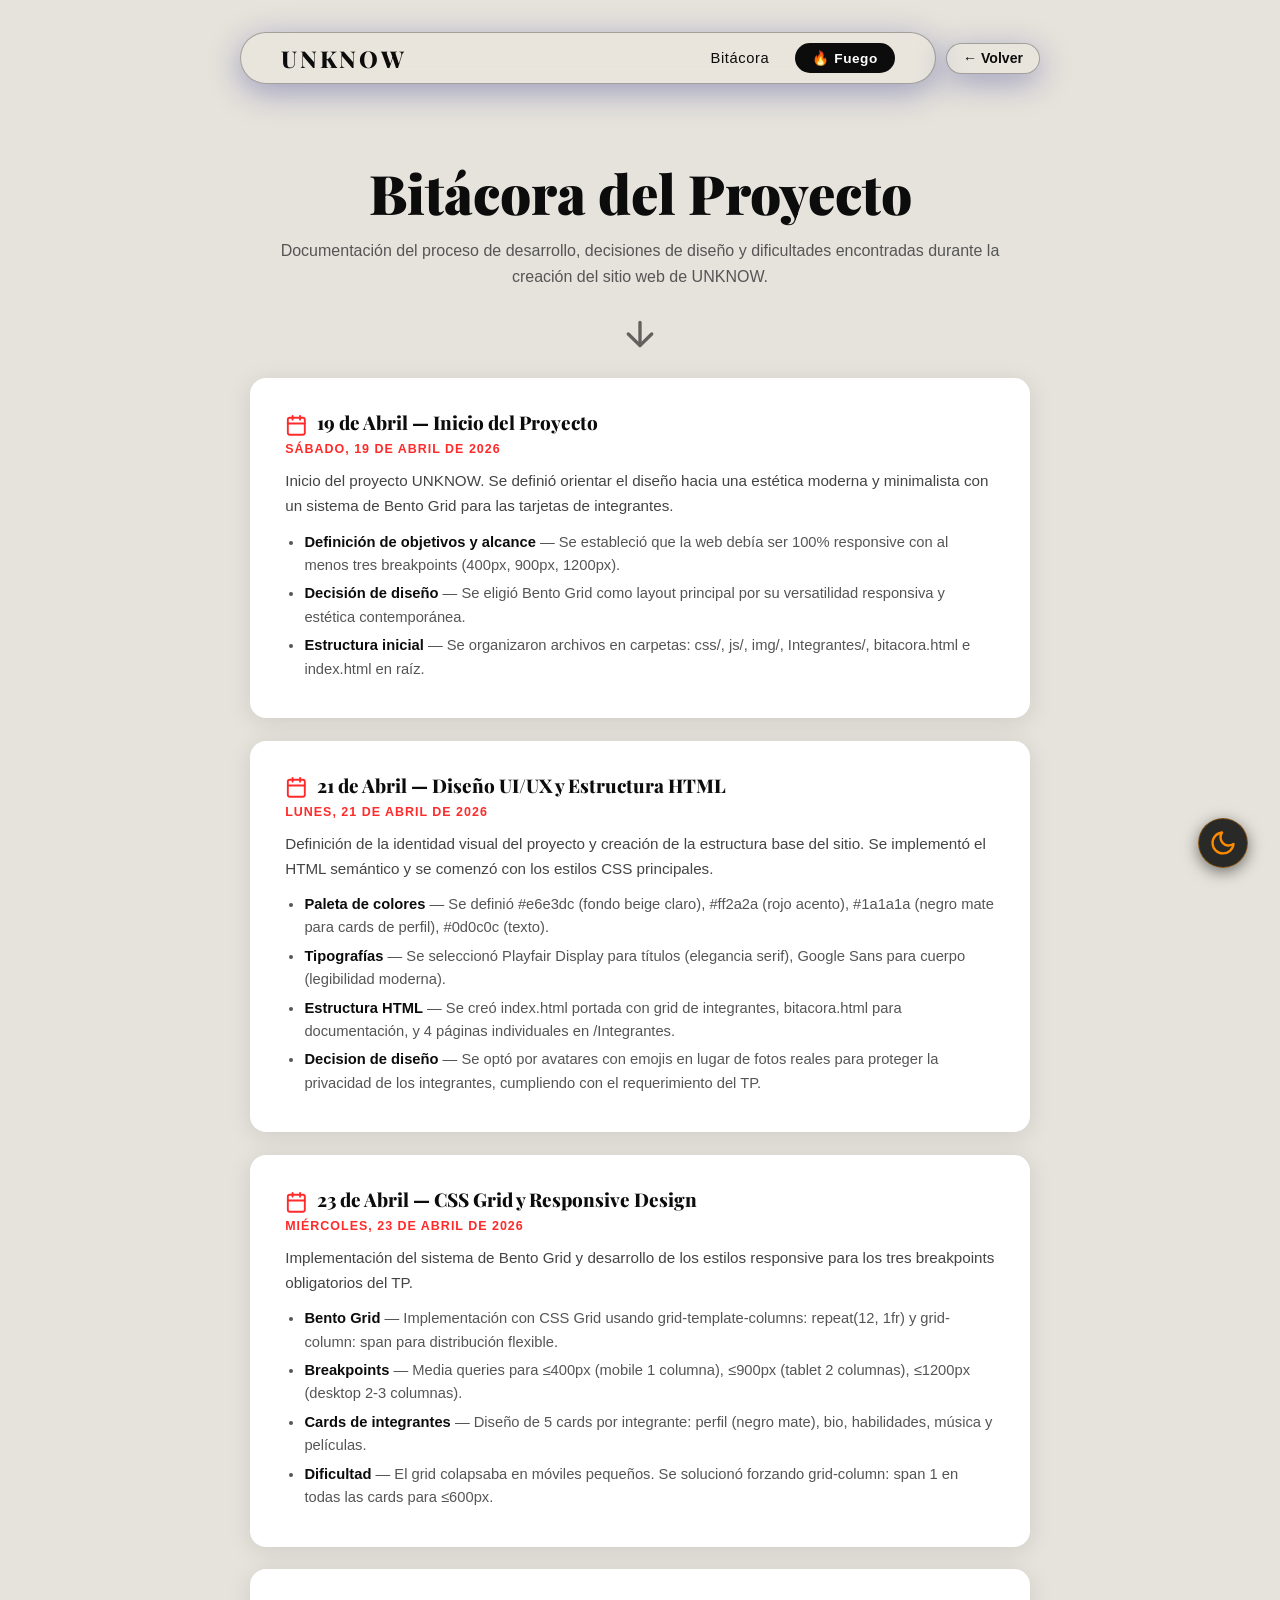
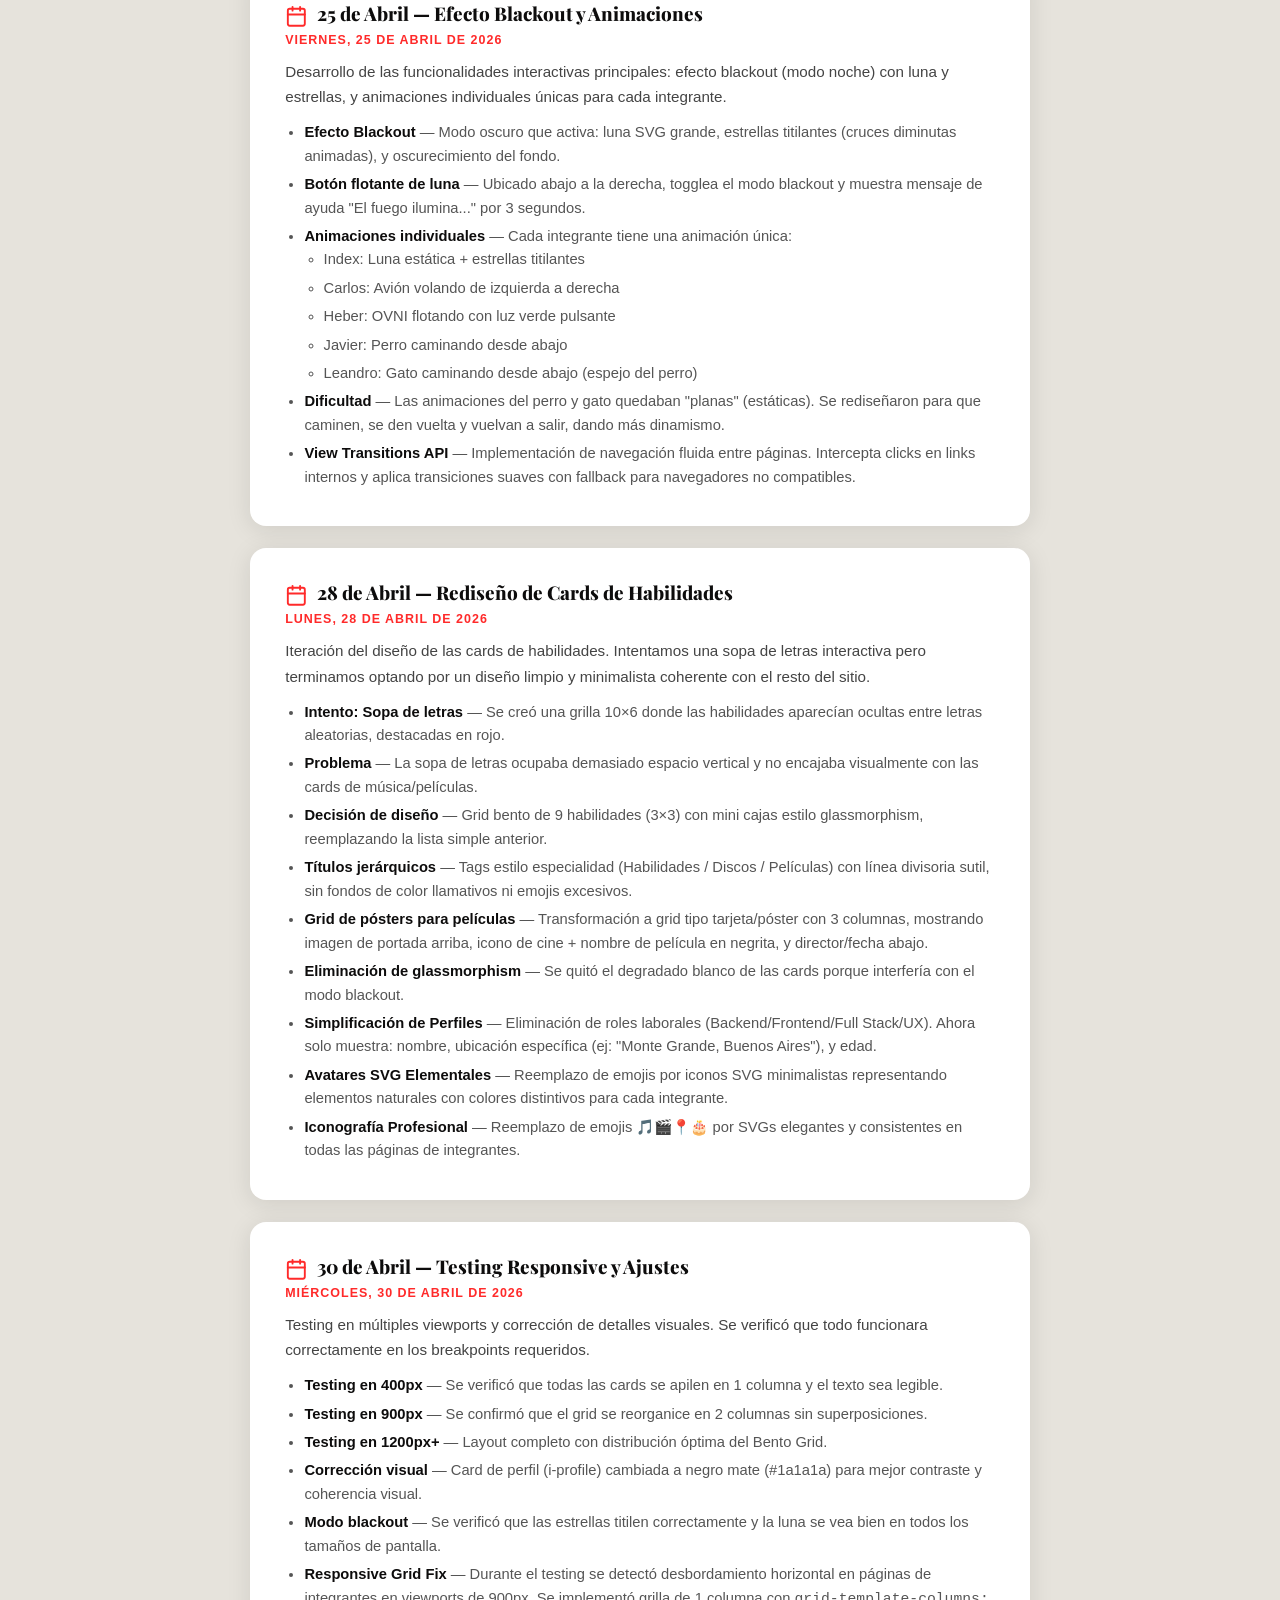
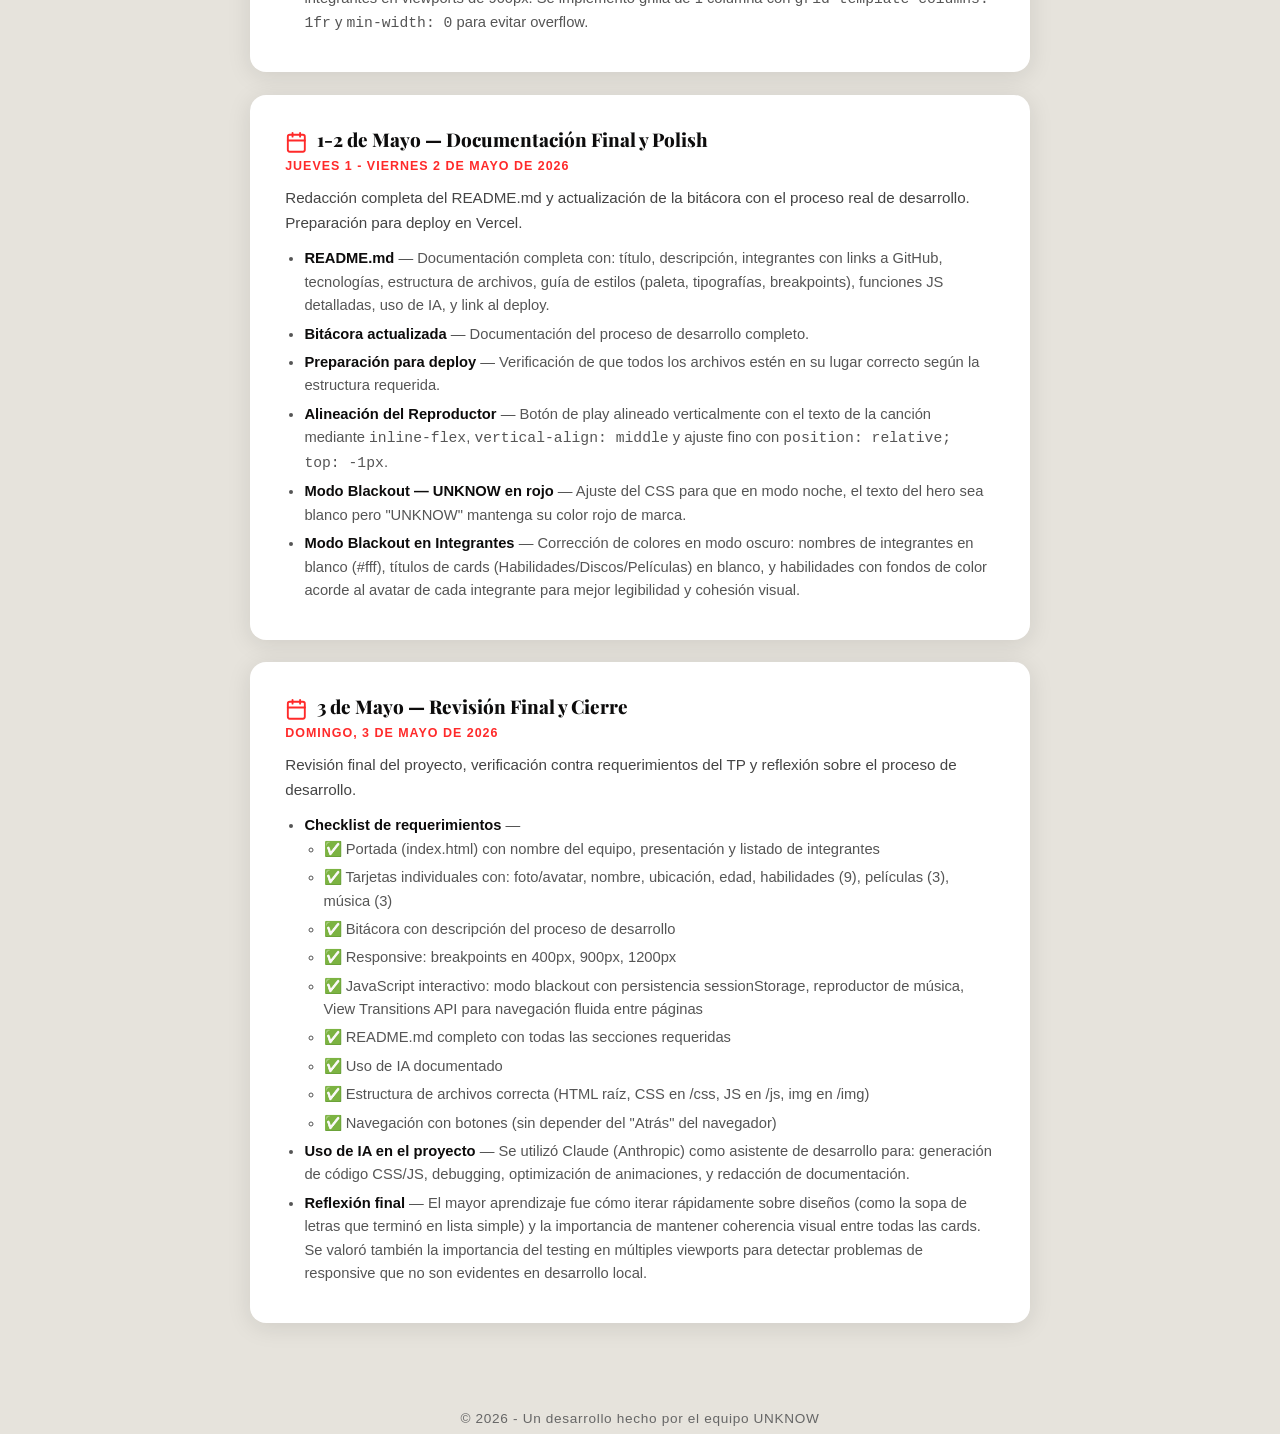
==== commit 4ae721b4: "ajustes de responsive y comentarios en el codigo" ====
--- a/bitacora.html
+++ b/bitacora.html
@@ -2,7 +2,7 @@
 <html lang="es">
 <head>
   <meta charset="UTF-8">
-  <meta name="viewport" content="width=device-width, initial-scale=1.0">
+  <meta name="viewport" content="width=device-width, initial-scale=1.0, viewport-fit=cover">
   <link rel="preconnect" href="https://fonts.googleapis.com">
   <link rel="preconnect" href="https://fonts.gstatic.com" crossorigin>
   <link href="https://fonts.googleapis.com/css2?family=Playfair+Display:ital,wght@0,400..900;1,400..900&family=Google+Sans:wght@400;500;700&display=swap" rel="stylesheet">
@@ -10,9 +10,9 @@
   <title>Bitácora — UNKNOW</title>
   <link rel="icon" href="data:image/svg+xml,%3Csvg xmlns='http://www.w3.org/2000/svg' viewBox='0 0 32 32'%3E%3Crect fill='%23ff2a2a' width='32' height='32' rx='6'/%3E%3Ctext x='16' y='21' text-anchor='middle' fill='white' font-size='14' font-family='system-ui,sans-serif' font-weight='800'%3EU%3C/text%3E%3C/svg%3E" type="image/svg+xml">
 </head>
-<body>
-
-  <!-- Moon for blackout mode -->
+<body class="page-stack">
+
+  <!-- Luna: modo blackout -->
   <div class="moon-svg">
     <svg viewBox="0 0 100 100" xmlns="http://www.w3.org/2000/svg">
       <defs>
@@ -30,10 +30,10 @@
     </svg>
   </div>
 
-  <!-- Stars for blackout mode - tiny sparkles -->
+  <!-- Estrellas: destellos pequeños -->
   <div class="stars">
     <svg viewBox="0 0 200 200" xmlns="http://www.w3.org/2000/svg">
-      <!-- Tiny cross sparkles (10x smaller) -->
+      <!-- Cruces diminutas tipo destello -->
       <g opacity="0.8"><animate attributeName="opacity" values="0.8;0.2;0.8" dur="2s" repeatCount="indefinite"/><path d="M20 30h-0.5v-0.5h0.5v-0.5h0.5v0.5h0.5v0.5h-0.5v0.5h-0.5z" fill="#fff"/></g>
       <g opacity="0.6"><animate attributeName="opacity" values="0.6;0.15;0.6" dur="3s" repeatCount="indefinite"/><path d="M50 15h-0.6v-0.6h0.6v-0.6h0.6v0.6h0.6v0.6h-0.6v0.6h-0.6z" fill="#fff"/></g>
       <g opacity="0.9"><animate attributeName="opacity" values="0.9;0.25;0.9" dur="2.5s" repeatCount="indefinite"/><path d="M80 40h-0.5v-0.5h0.5v-0.5h0.5v0.5h0.5v0.5h-0.5v0.5h-0.5z" fill="#fff"/></g>
@@ -44,7 +44,7 @@
       <g opacity="0.8"><animate attributeName="opacity" values="0.8;0.2;0.8" dur="2.3s" repeatCount="indefinite"/><path d="M70 70h-0.6v-0.6h0.6v-0.6h0.6v0.6h0.6v0.6h-0.6v0.6h-0.6z" fill="#fff"/></g>
       <g opacity="0.7"><animate attributeName="opacity" values="0.7;0.18;0.7" dur="3.8s" repeatCount="indefinite"/><path d="M140 80h-0.5v-0.5h0.5v-0.5h0.5v0.5h0.5v0.5h-0.5v0.5h-0.5z" fill="#fff"/></g>
       <g opacity="0.9"><animate attributeName="opacity" values="0.9;0.25;0.9" dur="2.6s" repeatCount="indefinite"/><path d="M170 100h-0.5v-0.5h0.5v-0.5h0.5v0.5h0.5v0.5h-0.5v0.5h-0.5z" fill="#fff"/></g>
-      <!-- Extra tiny sparkles -->
+      <!-- Destellos extra pequeños -->
       <g opacity="0.7"><animate attributeName="opacity" values="0.7;0.1;0.7" dur="2.2s" repeatCount="indefinite"/><path d="M45 45h-0.3v-0.3h0.3v-0.3h0.3v0.3h0.3v0.3h-0.3v0.3h-0.3z" fill="#fff"/></g>
       <g opacity="0.8"><animate attributeName="opacity" values="0.8;0.2;0.8" dur="3.5s" repeatCount="indefinite"/><path d="M95 25h-0.4v-0.4h0.4v-0.4h0.4v0.4h0.4v0.4h-0.4v0.4h-0.4z" fill="#fff"/></g>
       <g opacity="0.6"><animate attributeName="opacity" values="0.6;0.1;0.6" dur="2.7s" repeatCount="indefinite"/><path d="M145 35h-0.3v-0.3h0.3v-0.3h0.3v0.3h0.3v0.3h-0.3v0.3h-0.3z" fill="#fff"/></g>
@@ -53,7 +53,7 @@
     </svg>
   </div>
 
-  <!-- Floating Moon Button -->
+  <!-- Botón luna flotante -->
   <button class="moon-btn-fixed" id="moonBtn" aria-label="Luna">
     <svg viewBox="0 0 24 24" fill="none" xmlns="http://www.w3.org/2000/svg">
       <path d="M21 12.79A9 9 0 1 1 11.21 3 7 7 0 0 0 21 12.79z" stroke="#ff8c00" stroke-width="2" stroke-linecap="round" stroke-linejoin="round" fill="none"/>
@@ -61,7 +61,7 @@
   </button>
   <div class="moon-hint" id="moonHint">🌙 Modo noche activado. 🔥 El fuego ilumina...</div>
 
-  <!-- Torch/Fire SVG -->
+  <!-- SVG antorcha / fuego -->
   <div class="fire-svg">
     <svg viewBox="0 0 100 100" xmlns="http://www.w3.org/2000/svg">
       <defs>
@@ -94,6 +94,7 @@
     <a href="./index.html" class="back-island">← Volver</a>
   </div>
 
+  <div class="page-column">
   <section class="hero interior">
     <h1>Bitácora del Proyecto</h1>
     <p>Documentación del proceso de desarrollo, decisiones de diseño y dificultades encontradas durante la creación del sitio web de UNKNOW.</p>
@@ -233,6 +234,7 @@
   <footer>
     <p>© 2026 - Un desarrollo hecho por el equipo UNKNOW</p>
   </footer>
+  </div>
 
   <script src="js/script.js"></script>
 </body>
--- a/css/style.css
+++ b/css/style.css
@@ -1,10 +1,10 @@
 /* ============================================
-   UNKNOW — Style Sheet
+   UNKNOW — Hoja de estilos
    Paleta: #e6e3dc (fondo), #ff2a2a (acento), #0d0c0c (texto), #ffffff (cards)
    Tipografías: Playfair Display (títulos), Google Sans (cuerpo)
    ============================================ */
 
-/* === RESET & BASE === */
+/* === Reset y base === */
 *,
 *::before,
 *::after {
@@ -21,21 +21,19 @@
   --white: #ffffff;
   --card-shadow: 0 4px 24px rgba(13, 12, 12, .10);
   --radius: 16px;
+  /* Espacio reservado bajo la isla del header (portada / bitácora) */
+  --page-header-reserve: 5.75rem;
 }
 
 html {
   overflow-x: hidden;
 }
 
-/* === View Transitions === */
-@view-transition {
-  navigation: auto;
-}
-
+/* === Transiciones entre páginas (solo raíz, cortas, sin escala fuerte) === */
 ::view-transition-old(root),
 ::view-transition-new(root) {
-  animation-duration: 0.5s;
-  animation-timing-function: cubic-bezier(0.4, 0, 0.2, 1);
+  animation-duration: 0.28s;
+  animation-timing-function: cubic-bezier(0.25, 0.1, 0.25, 1);
 }
 
 ::view-transition-old(root) {
@@ -46,19 +44,14 @@
   animation-name: fade-in;
 }
 
-::view-transition-old(*),
-::view-transition-new(*) {
-  animation-duration: 0.7s;
-}
-
 @keyframes fade-out {
-  from { opacity: 1; transform: scale(1); }
-  to { opacity: 0; transform: scale(0.98); }
+  from { opacity: 1; }
+  to { opacity: 0; }
 }
 
 @keyframes fade-in {
-  from { opacity: 0; transform: scale(1.02); }
-  to { opacity: 1; transform: scale(1); }
+  from { opacity: 0; }
+  to { opacity: 1; }
 }
 
 body {
@@ -69,7 +62,37 @@
   overflow-x: hidden;
 }
 
-/* === HEADER ROW === */
+/* Portada y bitácora: columna ~90vh útil y pie pegado abajo */
+body.page-stack {
+  min-height: 100dvh;
+  min-height: 100svh;
+  display: flex;
+  flex-direction: column;
+}
+
+body.page-stack .page-column {
+  flex: 1 1 auto;
+  display: flex;
+  flex-direction: column;
+  width: 100%;
+  min-height: min(90dvh, calc(100svh - var(--page-header-reserve)));
+  box-sizing: border-box;
+}
+
+body.page-stack .page-column > footer {
+  margin-top: auto;
+  flex-shrink: 0;
+  width: 100%;
+}
+
+/* Hero portada: crece en la columna; sin min-height 100vh (pie al borde ~90vh útil) */
+body.page-stack .page-column > .hero:not(.interior) {
+  flex: 1 1 auto;
+  min-height: 0;
+  width: 100%;
+}
+
+/* === Fila del encabezado fijo === */
 .header-row {
   position: fixed;
   top: 2rem;
@@ -83,7 +106,7 @@
   max-width: 800px;
 }
 
-/* === HEADER / NAV === */
+/* === Encabezado y navegación === */
 header {
   display: flex;
   justify-content: space-between;
@@ -133,7 +156,7 @@
   color: var(--red);
 }
 
-/* === FIRE BUTTON === */
+/* === Botón efecto fuego === */
 .fire-btn {
   background: var(--dark);
   color: var(--white);
@@ -155,7 +178,7 @@
   background: var(--red);
 }
 
-/* === HERO (portada) === */
+/* === Cabecera principal / portada === */
 .hero {
   display: flex;
   flex-direction: column;
@@ -167,7 +190,7 @@
   box-sizing: border-box;
 }
 
-/* Portada: ocupa al menos el alto útil de la ventana (header fijo + scroll natural) */
+/* Portada: alto mínimo útil (encabezado fijo + scroll natural) */
 .hero:not(.interior) {
   min-height: 100vh;
   min-height: 100dvh;
@@ -196,11 +219,11 @@
   color: var(--red);
 }
 
-/* === BENTO GRID — portada (integrantes, 2×2) === */
+/* === Bento grid portada: 4 columnas en escritorio; 2×2 en tablet/móvil (≤900px) === */
 .bento-grid {
   display: grid;
-  grid-template-columns: repeat(2, minmax(0, 1fr));
-  gap: 0.75rem;
+  grid-template-columns: repeat(4, minmax(0, 1fr));
+  gap: 0.65rem;
   margin-top: 0.5rem;
 }
 
@@ -238,7 +261,7 @@
 
 .bento-card .member-name {
   font-family: 'Playfair Display', serif;
-  font-size: clamp(0.72rem, 2.1vw, 0.88rem);
+  font-size: clamp(0.65rem, 1.15vw, 0.8rem);
   font-weight: 600;
   line-height: 1.2;
   color: var(--dark);
@@ -250,13 +273,13 @@
 }
 
 .bento-card .member-arrow {
-  order: -1; /* Move arrow to the left */
+  order: -1; /* Flecha a la izquierda */
   font-size: 0.95rem;
   flex-shrink: 0;
   color: var(--red);
 }
 
-/* === INTRO TEXT === */
+/* === Texto introductorio === */
 .intro-text {
   max-width: 680px;
   font-size: 1.05rem;
@@ -265,12 +288,12 @@
   margin-bottom: 1.5rem;
 }
 
-/* Center align all text */
+/* Centrado de texto global */
 body, .hero, .bitacora-content, .timeline-item {
   text-align: center;
 }
 
-/* Style for integrantes title */
+/* Título sección integrantes */
 .integrantes-title {
   font-family: 'Playfair Display', serif;
   font-size: 1.8rem;
@@ -281,7 +304,7 @@
 }
 
 /* ============================================
-   HERO (bitácora / páginas interiores)
+   Cabecera interior (bitácora y páginas similares)
    ============================================ */
 section.hero.interior {
   padding: 2rem 2.5rem 1.5rem;
@@ -311,6 +334,27 @@
   animation: bounceArrow 1.5s ease-in-out infinite;
 }
 
+/* Escritorio (≥901px): bajar el contenido principal +70px; más aire bajo la isla del header */
+@media (min-width: 901px) {
+  :root {
+    --page-header-reserve: 7.75rem;
+  }
+
+  .hero:not(.interior) {
+    padding-top: max(calc(5.5rem + 70px), calc(env(safe-area-inset-top, 0px) + 4.75rem + 70px));
+    padding-bottom: 1.5rem;
+  }
+
+  section.hero.interior {
+    padding-top: max(calc(5.5rem + 70px), calc(env(safe-area-inset-top, 0px) + 4.25rem + 70px));
+    padding-bottom: 1.5rem;
+  }
+
+  section.hero.interior .scroll-arrow {
+    margin-top: 1.5rem;
+  }
+}
+
 @keyframes bounceArrow {
   0%, 100% {
     transform: translateY(0);
@@ -323,7 +367,7 @@
 }
 
 /* ============================================
-   BITÁCORA TIMELINE
+   Bitácora — línea de tiempo
    ============================================ */
 .bitacora-content {
   max-width: 860px;
@@ -384,7 +428,7 @@
 }
 
 /* ============================================
-   INTEGRANTE — BENTO GRID CARDS
+   Integrante — tarjetas bento
    ============================================ */
 .integrante-wrapper {
   max-width: 1080px;
@@ -406,7 +450,7 @@
   margin-top: 100px;
 }
 
-/* Card base */
+/* Tarjeta base */
 .i-card {
   background: var(--white);
   border-radius: var(--radius);
@@ -429,7 +473,7 @@
   margin-bottom: .2rem;
 }
 
-/* === Profile card (col 1–5) === */
+/* === Tarjeta perfil (columnas 1–5) === */
 .i-profile {
   grid-column: span 5;
   background: #1a1a1a;
@@ -458,7 +502,7 @@
   line-height: 1;
 }
 
-/* Pokemon Type Avatar SVGs */
+/* Avatares SVG por tipo Pokémon */
 .avatar svg {
   width: 60%;
   height: 60%;
@@ -575,7 +619,7 @@
   text-align: center;
 }
 
-/* === Habilidades (full width) === */
+/* === Habilidades (ancho completo en grid) === */
 .i-skills {
   grid-column: span 6;
 }
@@ -617,7 +661,7 @@
   font-weight: 700;
 }
 
-/* Letter soup color variations */
+/* Variaciones de color en la sopa de letras */
 .skill-letter.color-1 { color: #ff2a2a; }
 .skill-letter.color-2 { color: #ff8c00; }
 .skill-letter.color-3 { color: #ffd700; }
@@ -694,12 +738,14 @@
   flex-shrink: 0;
 }
 
-/* === MOVIES POSTER GRID === */
+/* === Rejilla de posters de películas === */
 .movies-grid {
   display: grid;
-  grid-template-columns: repeat(3, 1fr);
+  grid-template-columns: repeat(3, minmax(0, 1fr));
   gap: 0.6rem;
   margin-top: 0.8rem;
+  /* Evita que cada fila iguale la altura al poster más alto: sin esto, flex:1 en la imagen recorta tapas/posters */
+  align-items: start;
 }
 
 .movie-poster {
@@ -713,6 +759,9 @@
   text-align: center;
   transition: transform 0.2s, box-shadow 0.2s;
   padding: 0.4rem 0.1rem;
+  min-width: 0;
+  align-self: start;
+  width: 100%;
 }
 
 .movie-poster:hover {
@@ -726,11 +775,15 @@
 
 .movie-poster .movie-image {
   width: 100%;
-  flex: 1;
-  min-height: 120px;
+  max-width: 100%;
+  flex: 0 0 auto;
+  min-height: 0;
+  aspect-ratio: 2 / 3;
+  height: auto;
   object-fit: cover;
+  object-position: center;
   display: block;
-  background: transparent;
+  background: rgba(0, 0, 0, 0.06);
   border-radius: 4px;
   padding: 0;
 }
@@ -747,12 +800,16 @@
   line-height: 1.2;
 }
 
-/* Álbumes (música): tapas como posters */
+/* Álbumes (música): tapas cuadradas en todos los breakpoints */
 .i-skills .movie-poster.music-poster img.movie-image {
   width: 100%;
-  flex: 1;
-  min-height: 120px;
+  max-width: 100%;
+  aspect-ratio: 1 / 1;
+  height: auto;
+  min-height: 0;
+  flex: 0 0 auto;
   object-fit: cover;
+  object-position: center;
   border-radius: 4px;
   padding: 0;
   display: block;
@@ -760,9 +817,13 @@
 
 .i-skills .movie-poster.music-poster .movie-image.music-cover {
   width: 100%;
-  flex: 1;
-  min-height: 120px;
+  max-width: 100%;
+  aspect-ratio: 1 / 1;
+  height: auto;
+  min-height: 0;
+  flex: 0 0 auto;
   object-fit: cover;
+  object-position: center;
   border-radius: 4px;
   padding: 0;
   border: none;
@@ -855,7 +916,7 @@
   color: #ccc;
 }
 
-/* SVG Icon styling for professional look */
+/* Iconos SVG en línea */
 .icon-svg {
   width: 1em;
   height: 1em;
@@ -871,7 +932,7 @@
   fill: currentColor;
 }
 
-/* Timeline icon in bitacora */
+/* Icono de línea de tiempo en bitácora */
 .timeline-icon {
   width: 1.2em;
   height: 1.2em;
@@ -963,7 +1024,7 @@
   background: var(--red);
 }
 
-/* === Blackout card === */
+/* === Tarjeta blackout === */
 .i-blackout {
   grid-column: span 12;
 }
@@ -986,7 +1047,7 @@
   min-width: 180px;
 }
 
-/* === Back island (floating glass button) === */
+/* === Botón flotante “Volver” (cristal) === */
 .back-island {
   display: inline-flex;
   align-items: center;
@@ -1021,7 +1082,7 @@
   color: var(--red);
 }
 
-/* === Fire effect === */
+/* === Efecto fuego en títulos === */
 .fire-active h1,
 .fire-active h2,
 .fire-active .member-full-name {
@@ -1043,7 +1104,7 @@
   }
 }
 
-/* === Fire SVG Animation from Bottom === */
+/* === SVG de fuego animado desde abajo === */
 .fire-svg {
   position: fixed;
   bottom: 0;
@@ -1079,14 +1140,14 @@
   }
 }
 
-/* === BLACKOUT effect - Se cortó la luz === */
+/* === Efecto blackout (“Se cortó la luz”) === */
 body.blackout-active {
   background: #0a0a0a;
   color: #888;
   transition: all .8s ease;
 }
 
-/* Torch lighting effect - radial gradient from center */
+/* Antorcha: gradiente radial desde el centro */
 body.blackout-active::before {
   content: '';
   position: fixed;
@@ -1108,7 +1169,7 @@
   opacity: 1;
 }
 
-/* Moon that appears in blackout */
+/* Luna visible en modo blackout */
 .moon-svg {
   position: fixed;
   top: 10%;
@@ -1127,7 +1188,7 @@
   transform: translateY(0);
 }
 
-/* Stars */
+/* Estrellas de fondo */
 .stars {
   position: fixed;
   top: 0;
@@ -1175,7 +1236,7 @@
   color: #000;
 }
 
-/* Skills colored by Pokemon type in blackout mode */
+/* Habilidades por tipo Pokémon en blackout */
 body.blackout-active .skills-fire li {
   background: #ff6b35;
   color: #fff;
@@ -1196,7 +1257,7 @@
   color: #fff;
 }
 
-/* Skills bento in blackout mode */
+/* Bento de habilidades en blackout */
 body.blackout-active .skills-bento .skill-box {
   background: rgba(30, 30, 30, 0.8);
   border-color: rgba(255, 140, 0, 0.3);
@@ -1208,7 +1269,7 @@
   box-shadow: 0 4px 15px rgba(255, 100, 0, 0.2);
 }
 
-/* Colored skill boxes by type in blackout mode */
+/* Cajas de habilidad por tipo en blackout */
 body.blackout-active .skills-fire .skill-box {
   background: rgba(255, 107, 53, 0.3);
   border-color: rgba(255, 107, 53, 0.5);
@@ -1249,7 +1310,7 @@
   color: #aaa;
 }
 
-/* Torch fire animation */
+/* Animación de la antorcha (fuego) */
 body.blackout-active .fire-svg svg {
   animation: torchFlicker 0.3s ease-in-out infinite alternate;
   filter: drop-shadow(0 0 40px rgba(255, 140, 0, 0.8)) 
@@ -1269,7 +1330,7 @@
   }
 }
 
-/* Blackout button styles */
+/* Estilos del botón blackout */
 .blackout-btn {
   background: #1a1a1a;
   color: #aaa;
@@ -1296,7 +1357,7 @@
   box-shadow: 0 4px 20px rgba(0, 0, 0, 0.5);
 }
 
-/* Blackout message */
+/* Mensaje en tarjeta blackout */
 .blackout-message {
   margin-top: 1rem;
   font-size: 0.85rem;
@@ -1311,14 +1372,14 @@
   color: #aaa;
 }
 
-/* Movie and music text colors in blackout mode - BLACK so they stand out */
+/* Listas película/música en blackout: texto oscuro para contraste */
 body.blackout-active .movie-list li,
 body.blackout-active .movie-list .music-content,
 body.blackout-active .movie-list strong {
   color: #000 !important;
 }
 
-/* Index page hero title in blackout mode - WHITE, UNKNOW stays RED */
+/* Portada: título principal en blanco; “UNKNOW” sigue en rojo */
 body.blackout-active .hero h1 {
   color: #fff !important;
 }
@@ -1339,7 +1400,7 @@
   color: #ff8c00;
 }
 
-/* Movie posters in blackout mode */
+/* Posters de películas en blackout */
 body.blackout-active .movie-poster {
   background: rgba(30, 30, 30, 0.8);
   border-color: rgba(255, 140, 0, 0.3);
@@ -1354,7 +1415,7 @@
   box-shadow: 0 4px 12px rgba(255, 100, 0, 0.15);
 }
 
-/* Moon button floating fixed at bottom right */
+/* Botón luna fijo abajo a la derecha */
 .moon-btn-fixed {
   position: fixed;
   bottom: 2rem;
@@ -1384,7 +1445,7 @@
   height: 28px;
 }
 
-/* Moon hint message */
+/* Mensaje de ayuda junto a la luna */
 .moon-hint {
   position: fixed;
   bottom: 2rem;
@@ -1408,7 +1469,7 @@
   transform: translateX(0);
 }
 
-/* Stars - much smaller crosses like sparkles */
+/* Estrellas: cruces pequeñas tipo destellos */
 .stars svg {
   width: 100%;
   height: 100%;
@@ -1418,13 +1479,13 @@
   transform-origin: center;
 }
 
-/* Moon slightly bigger */
+/* Luna un poco más grande */
 .moon-svg {
   width: 100px;
   height: 100px;
 }
 
-/* ============ CARD TITLES - GLASSMORPHISM ============ */
+/* ============ Etiquetas de tarjeta ============ */
 .i-card .card-tag {
   display: block;
   font-size: 0.7rem;
@@ -1441,7 +1502,7 @@
   position: relative;
 }
 
-/* Skills list styled like movie-list - clean */
+/* Lista de habilidades estilo lista de películas */
 .i-bio .skills-list {
   list-style: none;
   margin-top: 0.4rem;
@@ -1458,7 +1519,7 @@
   min-height: 40px;
 }
 
-/* === SKILLS BENTO GRID === */
+/* === Rejilla bento de habilidades === */
 .skills-bento {
   display: grid;
   grid-template-columns: repeat(3, 1fr);
@@ -1631,7 +1692,7 @@
 }
 
 /* ============================================
-   RESPONSIVE
+   Diseño responsive
    ============================================ */
 @media (max-width: 1200px) {
   .integrante-bento {
@@ -1653,6 +1714,15 @@
 }
 
 @media (max-width: 900px) {
+  :root {
+    --page-header-reserve: 5.35rem;
+  }
+
+  /* Portada: integrantes en 2 columnas (tablet y móvil) */
+  .bento-grid {
+    grid-template-columns: repeat(2, minmax(0, 1fr));
+  }
+
   .header-row {
     width: 95%;
     top: 1rem;
@@ -1690,29 +1760,29 @@
   }
 
   .hero:not(.interior) {
-    padding-top: max(4.75rem, calc(env(safe-area-inset-top, 0px) + 4rem));
+    padding-top: max(calc(4.75rem - 10px), calc(env(safe-area-inset-top, 0px) + 4rem - 10px));
     padding-left: 1rem;
     padding-right: 1rem;
-    padding-bottom: 1.25rem;
-    min-height: 100dvh;
-    min-height: 100svh;
+    padding-bottom: calc(1.25rem - 10px);
+    /* Sin altura mínima de viewport: el bloque mide solo su contenido y el footer entra en pantalla */
+    min-height: 0;
   }
 
   .hero:not(.interior) h1 {
     font-size: clamp(1.35rem, 5.5vw, 2.35rem);
-    margin-bottom: 0.65rem;
+    margin-bottom: calc(0.65rem - 5px);
     padding: 0.2rem 0;
   }
 
   .hero:not(.interior) .intro-text {
     font-size: 0.92rem;
     line-height: 1.55;
-    margin-bottom: 0.75rem;
+    margin-bottom: calc(0.75rem - 5px);
   }
 
   .hero:not(.interior) .integrantes-title {
     font-size: 1.2rem;
-    margin: 0.6rem 0 0.45rem;
+    margin: calc(0.6rem - 5px) 0 calc(0.45rem - 5px);
   }
 
   .hero:not(.interior) .bento-grid {
@@ -1730,20 +1800,35 @@
   }
 
   section.hero.interior {
-    padding: 1.25rem 1rem 1rem;
-    padding-top: max(4.75rem, calc(env(safe-area-inset-top, 0px) + 3.5rem));
+    padding: calc(1.25rem - 10px) 1rem calc(1rem - 10px);
+    padding-top: max(calc(4.75rem - 10px), calc(env(safe-area-inset-top, 0px) + 3.5rem - 10px));
   }
 
   section.hero.interior h1 {
     font-size: clamp(1.35rem, 5vw, 2rem);
+    margin-bottom: calc(0.6rem - 5px);
   }
 
   section.hero.interior p {
     font-size: 0.92rem;
+    margin-bottom: calc(0.5rem - 5px);
+  }
+
+  section.hero.interior .scroll-arrow {
+    margin-top: calc(1.5rem - 15px);
+  }
+
+  /* Index y bitácora: bajar 100px el bloque de título (aprovecha aire bajo el header; no cambia el alto del viewport) */
+  body.page-stack .page-column > .hero:not(.interior) {
+    padding-top: max(calc(4.75rem - 10px + 100px), calc(env(safe-area-inset-top, 0px) + 4rem - 10px + 100px));
+  }
+
+  body.page-stack .page-column > section.hero.interior {
+    padding-top: max(calc(4.75rem - 10px + 100px), calc(env(safe-area-inset-top, 0px) + 3.5rem - 10px + 100px));
   }
 
   .bitacora-content {
-    padding: 0 1.2rem 3rem;
+    padding: 0 1.2rem calc(3rem - 10px);
     gap: 1rem;
   }
 
@@ -1789,7 +1874,7 @@
     margin-top: 0.2rem;
   }
   
-  /* Integrante mobile */
+  /* Integrante en pantallas pequeñas */
   .i-profile {
     padding: 1.5rem 1rem;
   }
@@ -1845,11 +1930,6 @@
   .fire-svg {
     width: 120px;
     height: 120px;
-  }
-
-  .bento-grid {
-    grid-template-columns: repeat(2, minmax(0, 1fr));
-    gap: 0.55rem;
   }
 
   .hero:not(.interior) .bento-card {
@@ -1899,7 +1979,7 @@
   }
 
   .bitacora-content {
-    padding-bottom: 2.5rem;
+    padding-bottom: calc(2.5rem - 10px);
   }
 
   .timeline-item {
@@ -1907,7 +1987,7 @@
   }
 }
 
-/* === FOOTER === */
+/* === Pie de página === */
 footer {
   text-align: center;
   padding: 0.5rem 1rem; /* Padding reducido a la mitad */
@@ -1921,26 +2001,26 @@
   color: #888;
 }
 
-/* === ADJUST INDEX CONTENT FOR PERFECT FIT === */
+/* === Ajustes de la portada === */
 .intro-text {
   margin-bottom: 0.85rem;
 }
 
-/* === HIDE SCROLLBARS FOR SMOOTH NAVIGATION === */
+/* === Barras de desplazamiento (evitar saltos de maquetación) === */
 html {
-  overflow-y: scroll; /* Force scrollbar to prevent layout shifts */
+  overflow-y: scroll; /* Fuerza barra vertical para estabilizar el ancho */
 }
 
 body {
   overflow-x: hidden;
 }
 
-/* Hide scrollbar but keep functionality */
+/* Ocultar barra visual; el scroll sigue activo */
 ::-webkit-scrollbar {
   width: 0px;
   background: transparent;
 }
 
 body {
-  scrollbar-width: none; /* Firefox */
+  scrollbar-width: none; /* Firefox: sin barra fina */
 }
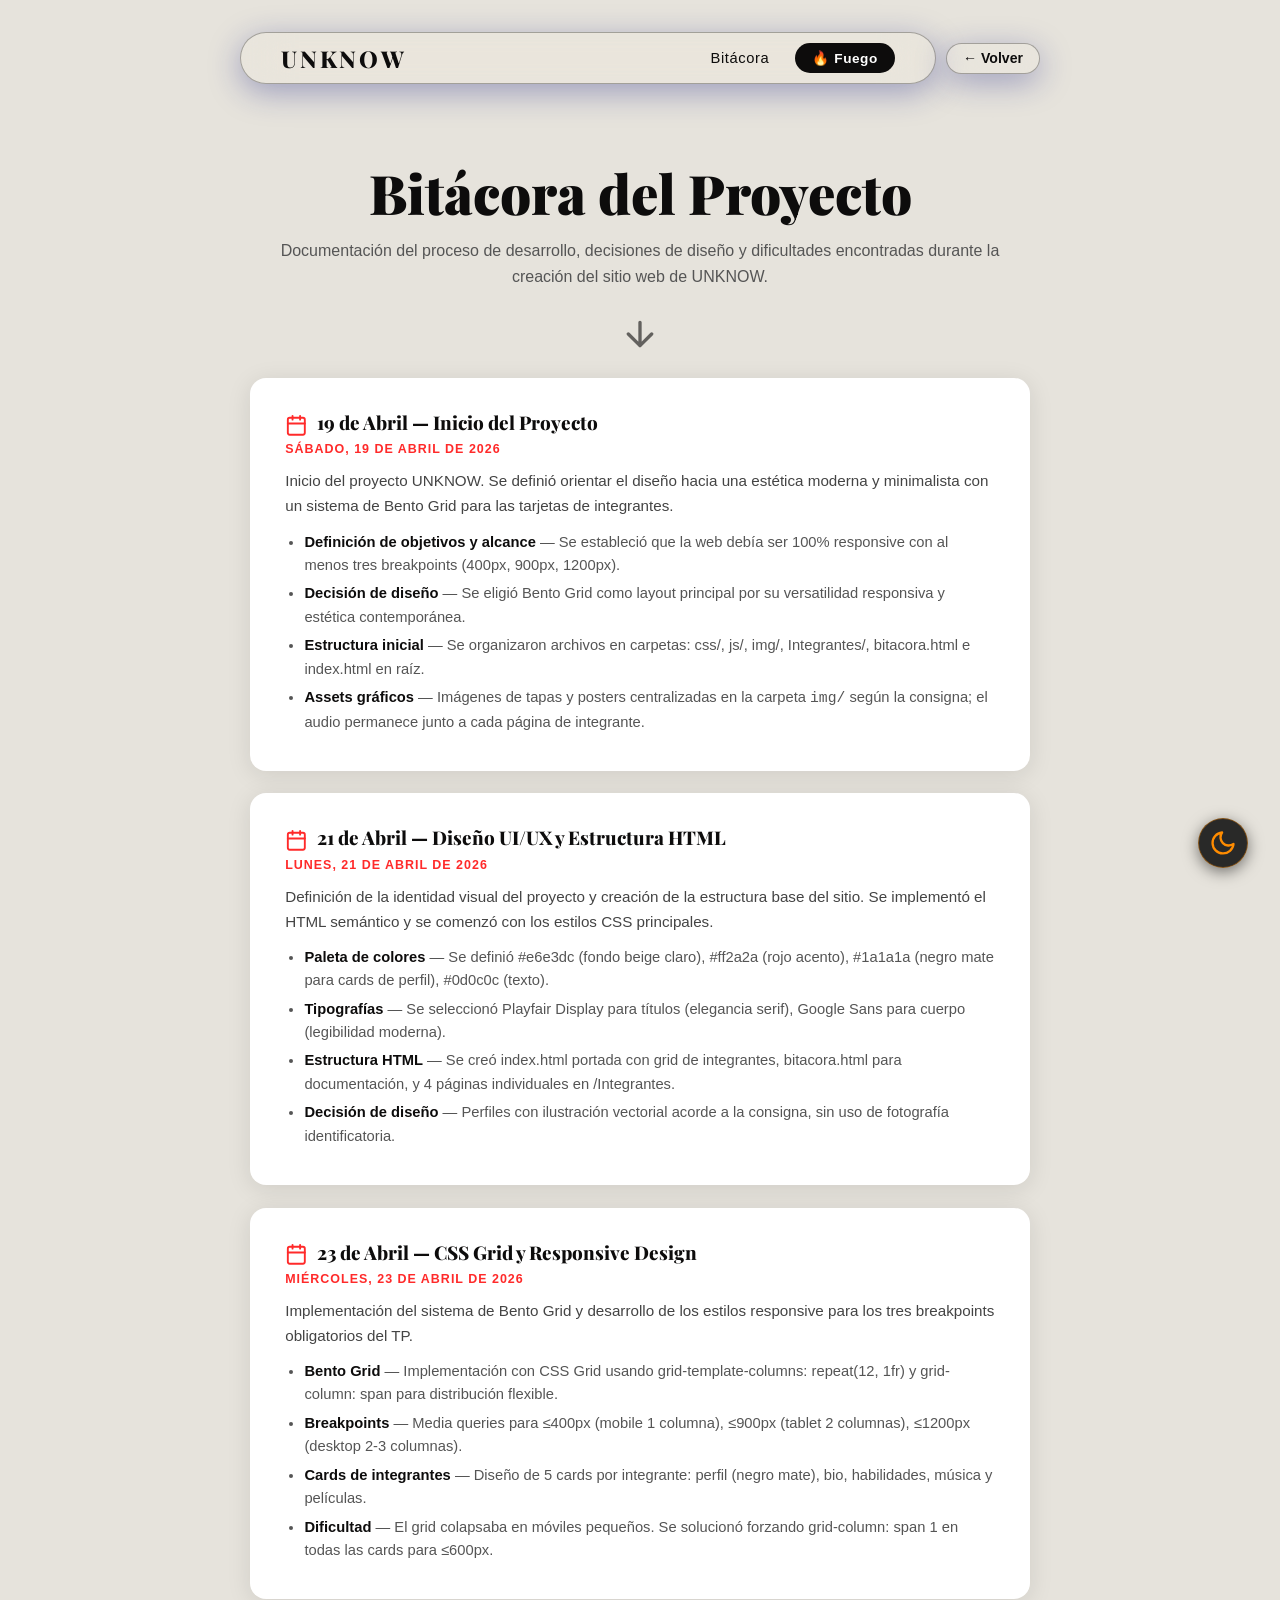
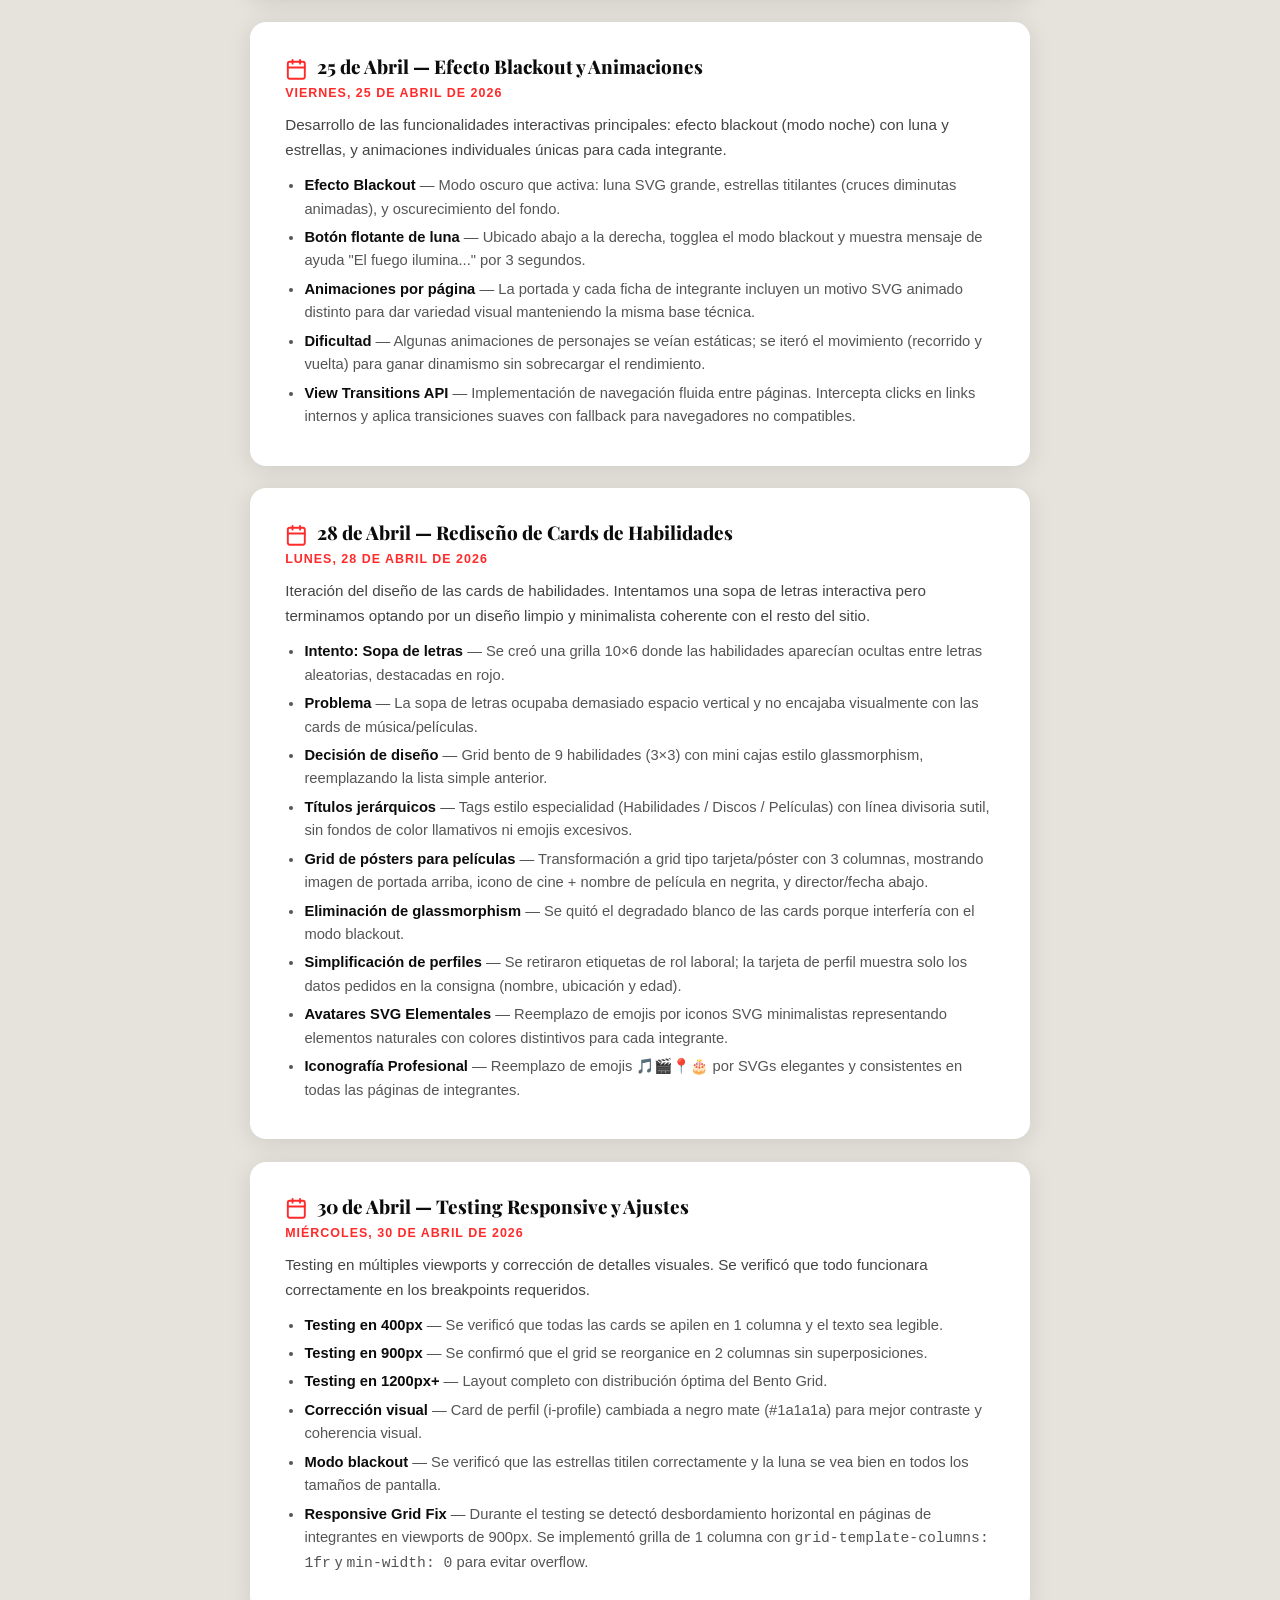
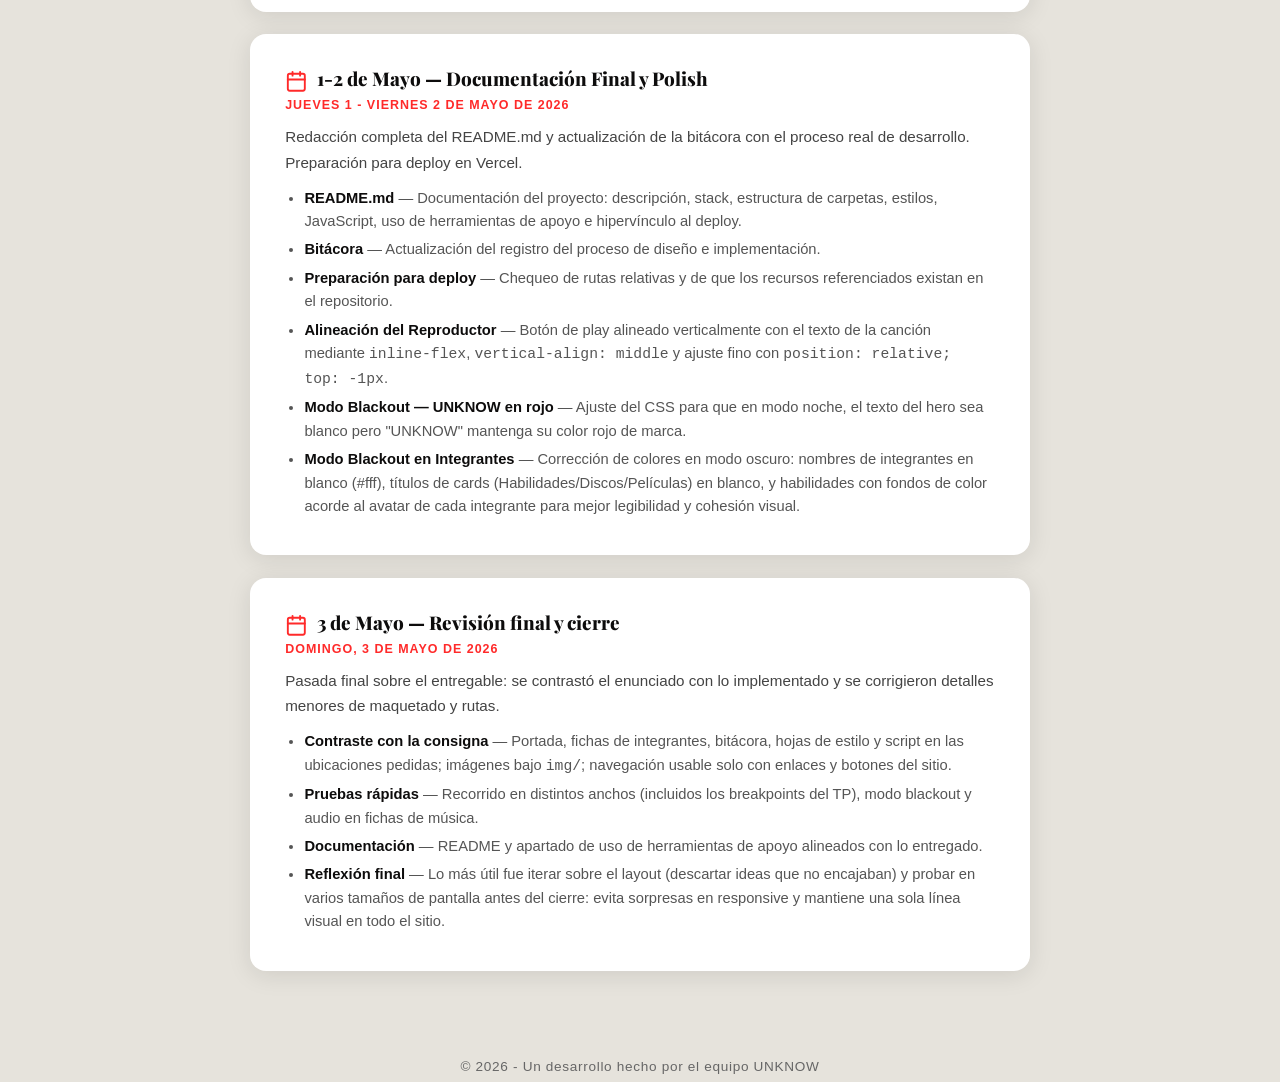
==== commit a5492a93: "ajustes finales" ====
--- a/bitacora.html
+++ b/bitacora.html
@@ -113,6 +113,7 @@
         <li><strong>Definición de objetivos y alcance</strong> — Se estableció que la web debía ser 100% responsive con al menos tres breakpoints (400px, 900px, 1200px).</li>
         <li><strong>Decisión de diseño</strong> — Se eligió Bento Grid como layout principal por su versatilidad responsiva y estética contemporánea.</li>
         <li><strong>Estructura inicial</strong> — Se organizaron archivos en carpetas: css/, js/, img/, Integrantes/, bitacora.html e index.html en raíz.</li>
+        <li><strong>Assets gráficos</strong> — Imágenes de tapas y posters centralizadas en la carpeta <code>img/</code> según la consigna; el audio permanece junto a cada página de integrante.</li>
       </ul>
     </div>
 
@@ -124,7 +125,7 @@
         <li><strong>Paleta de colores</strong> — Se definió #e6e3dc (fondo beige claro), #ff2a2a (rojo acento), #1a1a1a (negro mate para cards de perfil), #0d0c0c (texto).</li>
         <li><strong>Tipografías</strong> — Se seleccionó Playfair Display para títulos (elegancia serif), Google Sans para cuerpo (legibilidad moderna).</li>
         <li><strong>Estructura HTML</strong> — Se creó index.html portada con grid de integrantes, bitacora.html para documentación, y 4 páginas individuales en /Integrantes.</li>
-        <li><strong>Decision de diseño</strong> — Se optó por avatares con emojis en lugar de fotos reales para proteger la privacidad de los integrantes, cumpliendo con el requerimiento del TP.</li>
+        <li><strong>Decisión de diseño</strong> — Perfiles con ilustración vectorial acorde a la consigna, sin uso de fotografía identificatoria.</li>
       </ul>
     </div>
 
@@ -147,16 +148,8 @@
       <ul>
         <li><strong>Efecto Blackout</strong> — Modo oscuro que activa: luna SVG grande, estrellas titilantes (cruces diminutas animadas), y oscurecimiento del fondo.</li>
         <li><strong>Botón flotante de luna</strong> — Ubicado abajo a la derecha, togglea el modo blackout y muestra mensaje de ayuda "El fuego ilumina..." por 3 segundos.</li>
-        <li><strong>Animaciones individuales</strong> — Cada integrante tiene una animación única:
-          <ul>
-            <li>Index: Luna estática + estrellas titilantes</li>
-            <li>Carlos: Avión volando de izquierda a derecha</li>
-            <li>Heber: OVNI flotando con luz verde pulsante</li>
-            <li>Javier: Perro caminando desde abajo</li>
-            <li>Leandro: Gato caminando desde abajo (espejo del perro)</li>
-          </ul>
-        </li>
-        <li><strong>Dificultad</strong> — Las animaciones del perro y gato quedaban "planas" (estáticas). Se rediseñaron para que caminen, se den vuelta y vuelvan a salir, dando más dinamismo.</li>
+        <li><strong>Animaciones por página</strong> — La portada y cada ficha de integrante incluyen un motivo SVG animado distinto para dar variedad visual manteniendo la misma base técnica.</li>
+        <li><strong>Dificultad</strong> — Algunas animaciones de personajes se veían estáticas; se iteró el movimiento (recorrido y vuelta) para ganar dinamismo sin sobrecargar el rendimiento.</li>
         <li><strong>View Transitions API</strong> — Implementación de navegación fluida entre páginas. Intercepta clicks en links internos y aplica transiciones suaves con fallback para navegadores no compatibles.</li>
       </ul>
     </div>
@@ -172,7 +165,7 @@
         <li><strong>Títulos jerárquicos</strong> — Tags estilo especialidad (Habilidades / Discos / Películas) con línea divisoria sutil, sin fondos de color llamativos ni emojis excesivos.</li>
         <li><strong>Grid de pósters para películas</strong> — Transformación a grid tipo tarjeta/póster con 3 columnas, mostrando imagen de portada arriba, icono de cine + nombre de película en negrita, y director/fecha abajo.</li>
         <li><strong>Eliminación de glassmorphism</strong> — Se quitó el degradado blanco de las cards porque interfería con el modo blackout.</li>
-        <li><strong>Simplificación de Perfiles</strong> — Eliminación de roles laborales (Backend/Frontend/Full Stack/UX). Ahora solo muestra: nombre, ubicación específica (ej: "Monte Grande, Buenos Aires"), y edad.</li>
+        <li><strong>Simplificación de perfiles</strong> — Se retiraron etiquetas de rol laboral; la tarjeta de perfil muestra solo los datos pedidos en la consigna (nombre, ubicación y edad).</li>
         <li><strong>Avatares SVG Elementales</strong> — Reemplazo de emojis por iconos SVG minimalistas representando elementos naturales con colores distintivos para cada integrante.</li>
         <li><strong>Iconografía Profesional</strong> — Reemplazo de emojis 🎵🎬📍🎂 por SVGs elegantes y consistentes en todas las páginas de integrantes.</li>
       </ul>
@@ -197,9 +190,9 @@
       <div class="fecha">Jueves 1 - Viernes 2 de Mayo de 2026</div>
       <p>Redacción completa del README.md y actualización de la bitácora con el proceso real de desarrollo. Preparación para deploy en Vercel.</p>
       <ul>
-        <li><strong>README.md</strong> — Documentación completa con: título, descripción, integrantes con links a GitHub, tecnologías, estructura de archivos, guía de estilos (paleta, tipografías, breakpoints), funciones JS detalladas, uso de IA, y link al deploy.</li>
-        <li><strong>Bitácora actualizada</strong> — Documentación del proceso de desarrollo completo.</li>
-        <li><strong>Preparación para deploy</strong> — Verificación de que todos los archivos estén en su lugar correcto según la estructura requerida.</li>
+        <li><strong>README.md</strong> — Documentación del proyecto: descripción, stack, estructura de carpetas, estilos, JavaScript, uso de herramientas de apoyo e hipervínculo al deploy.</li>
+        <li><strong>Bitácora</strong> — Actualización del registro del proceso de diseño e implementación.</li>
+        <li><strong>Preparación para deploy</strong> — Chequeo de rutas relativas y de que los recursos referenciados existan en el repositorio.</li>
         <li><strong>Alineación del Reproductor</strong> — Botón de play alineado verticalmente con el texto de la canción mediante <code>inline-flex</code>, <code>vertical-align: middle</code> y ajuste fino con <code>position: relative; top: -1px</code>.</li>
         <li><strong>Modo Blackout — UNKNOW en rojo</strong> — Ajuste del CSS para que en modo noche, el texto del hero sea blanco pero "UNKNOW" mantenga su color rojo de marca.</li>
         <li><strong>Modo Blackout en Integrantes</strong> — Corrección de colores en modo oscuro: nombres de integrantes en blanco (#fff), títulos de cards (Habilidades/Discos/Películas) en blanco, y habilidades con fondos de color acorde al avatar de cada integrante para mejor legibilidad y cohesión visual.</li>
@@ -207,25 +200,14 @@
     </div>
 
     <div class="timeline-item">
-      <h2><span class="timeline-icon"><svg viewBox="0 0 24 24"><rect x="3" y="4" width="18" height="18" rx="2" ry="2"></rect><line x1="16" y1="2" x2="16" y2="6"></line><line x1="8" y1="2" x2="8" y2="6"></line><line x1="3" y1="10" x2="21" y2="10"></line></svg></span> 3 de Mayo — Revisión Final y Cierre</h2>
+      <h2><span class="timeline-icon"><svg viewBox="0 0 24 24"><rect x="3" y="4" width="18" height="18" rx="2" ry="2"></rect><line x1="16" y1="2" x2="16" y2="6"></line><line x1="8" y1="2" x2="8" y2="6"></line><line x1="3" y1="10" x2="21" y2="10"></line></svg></span> 3 de Mayo — Revisión final y cierre</h2>
       <div class="fecha">Domingo, 3 de Mayo de 2026</div>
-      <p>Revisión final del proyecto, verificación contra requerimientos del TP y reflexión sobre el proceso de desarrollo.</p>
-      <ul>
-        <li><strong>Checklist de requerimientos</strong> —
-          <ul>
-            <li>✅ Portada (index.html) con nombre del equipo, presentación y listado de integrantes</li>
-            <li>✅ Tarjetas individuales con: foto/avatar, nombre, ubicación, edad, habilidades (9), películas (3), música (3)</li>
-            <li>✅ Bitácora con descripción del proceso de desarrollo</li>
-            <li>✅ Responsive: breakpoints en 400px, 900px, 1200px</li>
-            <li>✅ JavaScript interactivo: modo blackout con persistencia sessionStorage, reproductor de música, View Transitions API para navegación fluida entre páginas</li>
-            <li>✅ README.md completo con todas las secciones requeridas</li>
-            <li>✅ Uso de IA documentado</li>
-            <li>✅ Estructura de archivos correcta (HTML raíz, CSS en /css, JS en /js, img en /img)</li>
-            <li>✅ Navegación con botones (sin depender del "Atrás" del navegador)</li>
-          </ul>
-        </li>
-        <li><strong>Uso de IA en el proyecto</strong> — Se utilizó Claude (Anthropic) como asistente de desarrollo para: generación de código CSS/JS, debugging, optimización de animaciones, y redacción de documentación.</li>
-        <li><strong>Reflexión final</strong> — El mayor aprendizaje fue cómo iterar rápidamente sobre diseños (como la sopa de letras que terminó en lista simple) y la importancia de mantener coherencia visual entre todas las cards. Se valoró también la importancia del testing en múltiples viewports para detectar problemas de responsive que no son evidentes en desarrollo local.</li>
+      <p>Pasada final sobre el entregable: se contrastó el enunciado con lo implementado y se corrigieron detalles menores de maquetado y rutas.</p>
+      <ul>
+        <li><strong>Contraste con la consigna</strong> — Portada, fichas de integrantes, bitácora, hojas de estilo y script en las ubicaciones pedidas; imágenes bajo <code>img/</code>; navegación usable solo con enlaces y botones del sitio.</li>
+        <li><strong>Pruebas rápidas</strong> — Recorrido en distintos anchos (incluidos los breakpoints del TP), modo blackout y audio en fichas de música.</li>
+        <li><strong>Documentación</strong> — README y apartado de uso de herramientas de apoyo alineados con lo entregado.</li>
+        <li><strong>Reflexión final</strong> — Lo más útil fue iterar sobre el layout (descartar ideas que no encajaban) y probar en varios tamaños de pantalla antes del cierre: evita sorpresas en responsive y mantiene una sola línea visual en todo el sitio.</li>
       </ul>
     </div>
 
